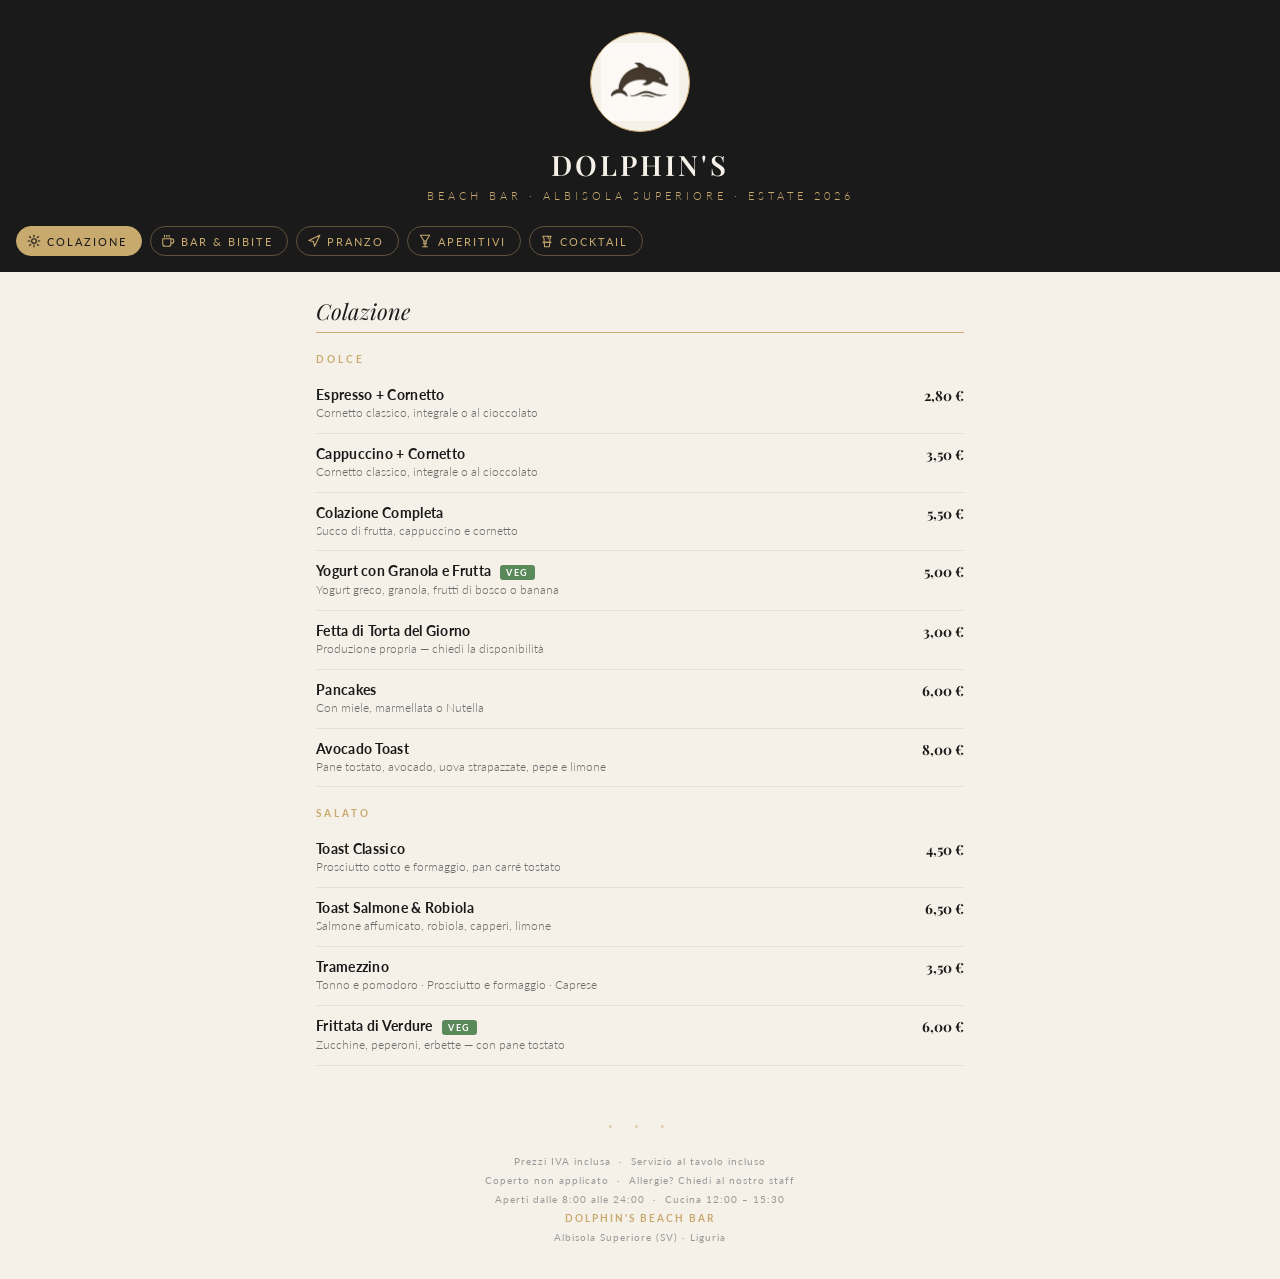
==== dolphins_menu_v3.html @ 8009c4ca "Add files via upload" ====
<!DOCTYPE html>
<html lang="it">
<head>
<meta charset="UTF-8">
<meta name="viewport" content="width=device-width, initial-scale=1.0">
<title>Dolphin's Beach Bar — Menu 2026</title>
<link href="https://fonts.googleapis.com/css2?family=Playfair+Display:ital,wght@0,400;0,600;1,400&family=Lato:wght@300;400;700&display=swap" rel="stylesheet">
<style>
* { box-sizing: border-box; margin: 0; padding: 0; }
body { background: #F5F0E8; font-family: 'Lato', sans-serif; color: #1a1a1a; }
.menu-header { background: #1a1a1a; color: #F5F0E8; text-align: center; padding: 32px 20px 24px; }
.logo-circle { width: 100px; height: 100px; border-radius: 50%; border: 1.5px solid #C8A96E; display: flex; align-items: center; justify-content: center; margin: 0 auto 14px; background: #F5F0E8; overflow: hidden; }
.logo-circle img { width: 78px; height: 78px; object-fit: contain; }
.menu-header h1 { font-family: 'Playfair Display', serif; font-size: 28px; font-weight: 600; letter-spacing: 3px; text-transform: uppercase; color: #F5F0E8; }
.tagline { font-size: 11px; letter-spacing: 4px; text-transform: uppercase; color: #C8A96E; margin-top: 6px; font-weight: 300; }
.nav-tabs { background: #1a1a1a; display: flex; overflow-x: auto; padding: 0 16px 16px; gap: 8px; scrollbar-width: none; }
.nav-tabs::-webkit-scrollbar { display: none; }
.tab-btn { flex-shrink: 0; padding: 7px 14px 7px 10px; border-radius: 20px; border: 1px solid rgba(200,169,110,0.4); background: transparent; color: #C8A96E; font-family: 'Lato', sans-serif; font-size: 11px; letter-spacing: 2px; text-transform: uppercase; cursor: pointer; transition: all 0.2s; font-weight: 400; display: flex; align-items: center; gap: 6px; }
.tab-btn.active, .tab-btn:hover { background: #C8A96E; color: #1a1a1a; border-color: #C8A96E; }
.tab-btn svg { width: 14px; height: 14px; flex-shrink: 0; }
.tab-btn.active svg, .tab-btn:hover svg { stroke: #1a1a1a; fill: none; }
.tab-btn svg { stroke: #C8A96E; fill: none; transition: stroke 0.2s; }
.section-block { display: none; padding: 0 16px 32px; max-width: 680px; margin: 0 auto; }
.section-block.active { display: block; }
.section-title { font-family: 'Playfair Display', serif; font-size: 22px; font-weight: 400; font-style: italic; color: #1a1a1a; padding: 24px 0 6px; border-bottom: 1px solid #C8A96E; margin-bottom: 4px; }
.subsection-title { font-size: 10px; letter-spacing: 3px; text-transform: uppercase; color: #C8A96E; margin: 20px 0 10px; font-weight: 700; }
.menu-item { display: flex; justify-content: space-between; align-items: flex-start; padding: 11px 0; border-bottom: 1px solid rgba(26,26,26,0.08); gap: 12px; }
.item-left { flex: 1; }
.item-name { font-size: 14px; font-weight: 700; color: #1a1a1a; margin-bottom: 2px; letter-spacing: 0.3px; }
.item-desc { font-size: 12px; color: #6b6b6b; font-weight: 300; line-height: 1.4; }
.item-price { font-size: 14px; font-weight: 700; color: #1a1a1a; white-space: nowrap; font-family: 'Playfair Display', serif; }
.badge { display: inline-block; font-size: 9px; letter-spacing: 1.5px; text-transform: uppercase; padding: 2px 6px; border-radius: 3px; margin-left: 6px; font-weight: 700; vertical-align: middle; }
.badge-new { background: #C8A96E; color: #1a1a1a; }
.badge-veg { background: #5a8a5a; color: #fff; }
.badge-hot { background: #c84a3a; color: #fff; }
.divider-wave { text-align: center; padding: 16px 0 4px; color: #C8A96E; font-size: 18px; letter-spacing: 8px; opacity: 0.5; }
.footer-note { text-align: center; font-size: 10px; color: #9a9a9a; padding: 12px 16px 32px; letter-spacing: 1px; line-height: 1.9; }
.price-note { font-size: 10px; color: #9a9a9a; text-align: right; margin-top: 4px; margin-bottom: 2px; letter-spacing: 0.5px; }
.section-intro { font-size: 11px; color: #9a9a9a; font-style: italic; padding: 8px 0 4px; letter-spacing: 0.3px; }
</style>
</head>
<body>

<div class="menu-header">
  <div class="logo-circle">
    <img src="[data-uri]" alt="Dolphin's Beach Bar">
  </div>
  <h1>Dolphin's</h1>
  <div class="tagline">Beach Bar · Albisola Superiore · Estate 2026</div>
</div>

<nav class="nav-tabs">
  <!-- Sole -->
  <button class="tab-btn active" onclick="showSection('colazione', this)">
    <svg viewBox="0 0 24 24" stroke-width="1.8" stroke-linecap="round" stroke-linejoin="round">
      <circle cx="12" cy="12" r="4"/><line x1="12" y1="2" x2="12" y2="5"/><line x1="12" y1="19" x2="12" y2="22"/>
      <line x1="4.22" y1="4.22" x2="6.34" y2="6.34"/><line x1="17.66" y1="17.66" x2="19.78" y2="19.78"/>
      <line x1="2" y1="12" x2="5" y2="12"/><line x1="19" y1="12" x2="22" y2="12"/>
      <line x1="4.22" y1="19.78" x2="6.34" y2="17.66"/><line x1="17.66" y1="6.34" x2="19.78" y2="4.22"/>
    </svg>
    Colazione
  </button>
  <!-- Tazza caffè -->
  <button class="tab-btn" onclick="showSection('bar', this)">
    <svg viewBox="0 0 24 24" stroke-width="1.8" stroke-linecap="round" stroke-linejoin="round">
      <path d="M17 8h1a4 4 0 0 1 0 8h-1"/><path d="M3 8h14v9a4 4 0 0 1-4 4H7a4 4 0 0 1-4-4Z"/>
      <line x1="6" y1="2" x2="6" y2="5"/><line x1="10" y1="2" x2="10" y2="5"/><line x1="14" y1="2" x2="14" y2="5"/>
    </svg>
    Bar & Bibite
  </button>
  <!-- Forchetta foglia -->
  <button class="tab-btn" onclick="showSection('pranzo', this)">
    <svg viewBox="0 0 24 24" stroke-width="1.8" stroke-linecap="round" stroke-linejoin="round">
      <path d="M3 11l19-9-9 19-2-8-8-2z"/>
    </svg>
    Pranzo
  </button>
  <!-- Calice -->
  <button class="tab-btn" onclick="showSection('aperitivo', this)">
    <svg viewBox="0 0 24 24" stroke-width="1.8" stroke-linecap="round" stroke-linejoin="round">
      <path d="M8 22h8"/><path d="M12 11v11"/><path d="M20 2H4l6 9.46V17l4 .01V11.46L20 2z"/>
    </svg>
    Aperitivi
  </button>
  <!-- Cocktail shaker -->
  <button class="tab-btn" onclick="showSection('cocktail', this)">
    <svg viewBox="0 0 24 24" stroke-width="1.8" stroke-linecap="round" stroke-linejoin="round">
      <path d="M8 22h8l1-8H7l1 8z"/><path d="M5 14h14"/><path d="M7 14V8l-2-4h14l-2 4v6"/>
      <line x1="14" y1="4" x2="14" y2="8"/>
    </svg>
    Cocktail
  </button>
</nav>

<!-- COLAZIONE -->
<div class="section-block active" id="sec-colazione">
  <div class="section-title">Colazione</div>
  <div class="subsection-title">Dolce</div>
  <div class="menu-item"><div class="item-left"><div class="item-name">Espresso + Cornetto</div><div class="item-desc">Cornetto classico, integrale o al cioccolato</div></div><div class="item-price">2,80 €</div></div>
  <div class="menu-item"><div class="item-left"><div class="item-name">Cappuccino + Cornetto</div><div class="item-desc">Cornetto classico, integrale o al cioccolato</div></div><div class="item-price">3,50 €</div></div>
  <div class="menu-item"><div class="item-left"><div class="item-name">Colazione Completa</div><div class="item-desc">Succo di frutta, cappuccino e cornetto</div></div><div class="item-price">5,50 €</div></div>
  <div class="menu-item"><div class="item-left"><div class="item-name">Yogurt con Granola e Frutta <span class="badge badge-veg">VEG</span></div><div class="item-desc">Yogurt greco, granola, frutti di bosco o banana</div></div><div class="item-price">5,00 €</div></div>
  <div class="menu-item"><div class="item-left"><div class="item-name">Fetta di Torta del Giorno</div><div class="item-desc">Produzione propria — chiedi la disponibilità</div></div><div class="item-price">3,00 €</div></div>
  <div class="menu-item"><div class="item-left"><div class="item-name">Pancakes</div><div class="item-desc">Con miele, marmellata o Nutella</div></div><div class="item-price">6,00 €</div></div>
  <div class="menu-item"><div class="item-left"><div class="item-name">Avocado Toast</div><div class="item-desc">Pane tostato, avocado, uova strapazzate, pepe e limone</div></div><div class="item-price">8,00 €</div></div>
  <div class="subsection-title">Salato</div>
  <div class="menu-item"><div class="item-left"><div class="item-name">Toast Classico</div><div class="item-desc">Prosciutto cotto e formaggio, pan carré tostato</div></div><div class="item-price">4,50 €</div></div>
  <div class="menu-item"><div class="item-left"><div class="item-name">Toast Salmone & Robiola</div><div class="item-desc">Salmone affumicato, robiola, capperi, limone</div></div><div class="item-price">6,50 €</div></div>
  <div class="menu-item"><div class="item-left"><div class="item-name">Tramezzino</div><div class="item-desc">Tonno e pomodoro · Prosciutto e formaggio · Caprese</div></div><div class="item-price">3,50 €</div></div>
  <div class="menu-item"><div class="item-left"><div class="item-name">Frittata di Verdure <span class="badge badge-veg">VEG</span></div><div class="item-desc">Zucchine, peperoni, erbette — con pane tostato</div></div><div class="item-price">6,00 €</div></div>
</div>

<!-- BAR & BIBITE -->
<div class="section-block" id="sec-bar">
  <div class="section-title">Bar & Bibite</div>
  <div class="subsection-title">Caffetteria</div>
  <div class="menu-item"><div class="item-left"><div class="item-name">Espresso</div></div><div class="item-price">1,50 €</div></div>
  <div class="menu-item"><div class="item-left"><div class="item-name">Caffè Macchiato</div></div><div class="item-price">1,70 €</div></div>
  <div class="menu-item"><div class="item-left"><div class="item-name">Cappuccino</div></div><div class="item-price">2,00 €</div></div>
  <div class="menu-item"><div class="item-left"><div class="item-name">Latte Macchiato</div><div class="item-desc">Caldo o freddo</div></div><div class="item-price">2,50 €</div></div>
  <div class="menu-item"><div class="item-left"><div class="item-name">Caffè Shakerato</div><div class="item-desc">Espresso ghiacciato, leggermente zuccherato</div></div><div class="item-price">2,80 €</div></div>
  <div class="menu-item"><div class="item-left"><div class="item-name">Caffè in Ghiaccio</div><div class="item-desc">Con o senza latte di mandorla</div></div><div class="item-price">2,50 €</div></div>
  <div class="menu-item"><div class="item-left"><div class="item-name">Tè Freddo / Tisana</div><div class="item-desc">Tè verde, nero, alla pesca · Camomilla, menta, frutti rossi</div></div><div class="item-price">2,50 €</div></div>
  <div class="subsection-title">Acqua & Bibite</div>
  <div class="menu-item"><div class="item-left"><div class="item-name">Acqua Minerale</div><div class="item-desc">Naturale o frizzante — 50cl / 1L</div></div><div class="item-price">1,50 / 2,50 €</div></div>
  <div class="menu-item"><div class="item-left"><div class="item-name">Bibite in Lattina</div><div class="item-desc">Coca-Cola, Fanta, Sprite, Chinotto, Gazzosa — 33cl</div></div><div class="item-price">3,00 €</div></div>
  <div class="menu-item"><div class="item-left"><div class="item-name">Bibite in Bottiglia</div><div class="item-desc">Coca-Cola, Fanta, Sprite — 50cl</div></div><div class="item-price">3,50 €</div></div>
  <div class="menu-item"><div class="item-left"><div class="item-name">Succo di Frutta</div><div class="item-desc">ACE, albicocca, pesca, ananas, pera — brick 20cl</div></div><div class="item-price">2,50 €</div></div>
  <div class="menu-item"><div class="item-left"><div class="item-name">Limonata della Casa</div><div class="item-desc">Limone fresco, zucchero di canna, menta — 40cl</div></div><div class="item-price">4,00 €</div></div>
  <div class="menu-item"><div class="item-left"><div class="item-name">Centrifugato Fresco</div><div class="item-desc">Carota, mela, zenzero — chiedi il gusto del giorno</div></div><div class="item-price">4,50 €</div></div>
  <div class="menu-item"><div class="item-left"><div class="item-name">Red Bull</div><div class="item-desc">Energy drink — 25cl</div></div><div class="item-price">4,00 €</div></div>
  <div class="subsection-title">Birra</div>
  <div class="menu-item"><div class="item-left"><div class="item-name">Birra in Bottiglia</div><div class="item-desc">Peroni / Menabrea / Heineken — 33cl</div></div><div class="item-price">4,00 €</div></div>
  <div class="menu-item"><div class="item-left"><div class="item-name">Birra Artigianale</div><div class="item-desc">Chiara / Ambrata / IPA — 33cl, selezione locale</div></div><div class="item-price">5,00 €</div></div>
  <div class="menu-item"><div class="item-left"><div class="item-name">Birra Analcolica</div><div class="item-desc">Nastro Azzurro 0.0 — 33cl</div></div><div class="item-price">3,50 €</div></div>
  <div class="subsection-title">Snack</div>
  <div class="menu-item"><div class="item-left"><div class="item-name">Patatine in Busta</div><div class="item-desc">San Carlo / Pringles — gusti assortiti</div></div><div class="item-price">2,50 €</div></div>
  <div class="menu-item"><div class="item-left"><div class="item-name">Crackers / Tarallini</div></div><div class="item-price">2,00 €</div></div>
  <div class="menu-item"><div class="item-left"><div class="item-name">Frutta Fresca di Stagione</div><div class="item-desc">Macedonia o spicchi — porzione</div></div><div class="item-price">4,00 €</div></div>
</div>

<!-- PRANZO -->
<div class="section-block" id="sec-pranzo">
  <div class="section-title">Pranzo Leggero</div>
  <div class="section-intro">Cucina attiva 12:00 – 15:30</div>
  <div class="subsection-title">Panini & Piadine</div>
  <div class="menu-item"><div class="item-left"><div class="item-name">Piadina Crudo & Squacquerone</div><div class="item-desc">Prosciutto crudo DOP, squacquerone, rucola, pomodoro</div></div><div class="item-price">8,00 €</div></div>
  <div class="menu-item"><div class="item-left"><div class="item-name">Piadina Tonno & Cipolla</div><div class="item-desc">Tonno, cipolla di Tropea, olive, lattuga, maionese</div></div><div class="item-price">7,50 €</div></div>
  <div class="menu-item"><div class="item-left"><div class="item-name">Piadina Caprese <span class="badge badge-veg">VEG</span></div><div class="item-desc">Mozzarella, pomodoro, basilico, pesto genovese</div></div><div class="item-price">7,00 €</div></div>
  <div class="menu-item"><div class="item-left"><div class="item-name">Panino del Marinaio</div><div class="item-desc">Polpo alla ligure, patate, prezzemolo, limone</div></div><div class="item-price">9,50 €</div></div>
  <div class="menu-item"><div class="item-left"><div class="item-name">Panino Speck & Brie</div><div class="item-desc">Speck, brie, miele di acacia, noce — su pane di segale</div></div><div class="item-price">7,50 €</div></div>
  <div class="menu-item"><div class="item-left"><div class="item-name">Focaccia Farcita</div><div class="item-desc">Focaccia ligure con prosciutto cotto e stracchino</div></div><div class="item-price">6,50 €</div></div>
  <div class="subsection-title">Insalate</div>
  <div class="menu-item"><div class="item-left"><div class="item-name">Insalata Nizzarda</div><div class="item-desc">Tonno, uova sode, fagiolini, olive, pomodorini, acciughe</div></div><div class="item-price">11,00 €</div></div>
  <div class="menu-item"><div class="item-left"><div class="item-name">Caesar Salad con Pollo</div><div class="item-desc">Lattuga romana, pollo, crostini, parmigiano, salsa caesar</div></div><div class="item-price">11,00 €</div></div>
  <div class="menu-item"><div class="item-left"><div class="item-name">Insalata del Mare <span class="badge badge-new">NEW</span></div><div class="item-desc">Gamberi, calamari, polpo, rucola, pomodorini, limone</div></div><div class="item-price">14,00 €</div></div>
  <div class="menu-item"><div class="item-left"><div class="item-name">Insalata di Farro <span class="badge badge-veg">VEG</span></div><div class="item-desc">Farro, zucchine grigliate, peperoni, feta, menta</div></div><div class="item-price">10,00 €</div></div>
  <div class="menu-item"><div class="item-left"><div class="item-name">Insalata Mista <span class="badge badge-veg">VEG</span></div><div class="item-desc">Verdure fresche, pomodorini, carote, cetrioli, olio e limone</div></div><div class="item-price">6,00 €</div></div>
  <div class="subsection-title">Piatti Freddi</div>
  <div class="menu-item"><div class="item-left"><div class="item-name">Carpaccio di Tonno</div><div class="item-desc">Tonno fresco, rucola, capperi, olio evo, pepe rosa</div></div><div class="item-price">13,00 €</div></div>
  <div class="menu-item"><div class="item-left"><div class="item-name">Tartare di Salmone</div><div class="item-desc">Salmone scozzese, avocado, sesamo, salsa ponzu</div></div><div class="item-price">13,00 €</div></div>
  <div class="menu-item"><div class="item-left"><div class="item-name">Tagliere Ligure</div><div class="item-desc">Salumi misti, focaccia, olive taggiasche, acciughe sott'olio</div></div><div class="item-price">13,00 €</div></div>
  <div class="menu-item"><div class="item-left"><div class="item-name">Tagliere di Formaggi <span class="badge badge-veg">VEG</span></div><div class="item-desc">Formaggi misti, miele, noci, grissini</div></div><div class="item-price">11,00 €</div></div>
  <div class="subsection-title">Fritti di Pesce</div>
  <div class="menu-item"><div class="item-left"><div class="item-name">Fritto Misto Marinara</div><div class="item-desc">Calamari, gamberi, alici — con maionese al limone</div></div><div class="item-price">14,00 €</div></div>
  <div class="menu-item"><div class="item-left"><div class="item-name">Bocconcini di Calamaro</div><div class="item-desc">In pastella leggera, con salsa tartara</div></div><div class="item-price">10,00 €</div></div>
  <div class="menu-item"><div class="item-left"><div class="item-name">Gamberoni in Tempura <span class="badge badge-hot">HOT</span></div><div class="item-desc">Con salsa agrodolce allo zenzero</div></div><div class="item-price">12,00 €</div></div>
  <div class="menu-item"><div class="item-left"><div class="item-name">Alici Fritte alla Ligure</div><div class="item-desc">Alici fresche, farina di mais, limone e prezzemolo</div></div><div class="item-price">9,00 €</div></div>
  <div class="subsection-title">Contorni</div>
  <div class="menu-item"><div class="item-left"><div class="item-name">Patatine Fritte</div></div><div class="item-price">5,00 €</div></div>
  <div class="menu-item"><div class="item-left"><div class="item-name">Insalata Mista</div></div><div class="item-price">4,00 €</div></div>
  <div class="menu-item"><div class="item-left"><div class="item-name">Pomodori con Basilico e Olio</div></div><div class="item-price">4,00 €</div></div>
</div>

<!-- APERITIVI -->
<div class="section-block" id="sec-aperitivo">
  <div class="section-title">Aperitivi</div>
  <div class="price-note">Stuzzichini della casa inclusi · Happy Hour 18:00 – 20:00</div>
  <div class="subsection-title">Spritz & Aperitivi</div>
  <div class="menu-item"><div class="item-left"><div class="item-name">Aperol Spritz</div><div class="item-desc">Aperol, Prosecco, acqua frizzante, fettina d'arancia</div></div><div class="item-price">7,00 €</div></div>
  <div class="menu-item"><div class="item-left"><div class="item-name">Campari Spritz</div><div class="item-desc">Campari, Prosecco, soda, scorza d'arancia</div></div><div class="item-price">7,00 €</div></div>
  <div class="menu-item"><div class="item-left"><div class="item-name">Hugo</div><div class="item-desc">Elderflower, Prosecco, soda, menta, lime</div></div><div class="item-price">7,50 €</div></div>
  <div class="menu-item"><div class="item-left"><div class="item-name">Negroni</div><div class="item-desc">Gin, Campari, Vermouth rosso, scorza d'arancia</div></div><div class="item-price">9,00 €</div></div>
  <div class="menu-item"><div class="item-left"><div class="item-name">Americano</div><div class="item-desc">Campari, Vermouth rosso, soda, arancia</div></div><div class="item-price">7,50 €</div></div>
  <div class="menu-item"><div class="item-left"><div class="item-name">Cynar Spritz</div><div class="item-desc">Cynar, Prosecco, soda — amaricante e dissetante</div></div><div class="item-price">7,00 €</div></div>
  <div class="menu-item"><div class="item-left"><div class="item-name">Spritz Analcolico <span class="badge badge-veg">0%</span></div><div class="item-desc">Sanbittèr o Crodino, soda, arancia, ghiaccio</div></div><div class="item-price">4,50 €</div></div>
  <div class="subsection-title">Vini & Bollicine</div>
  <div class="menu-item"><div class="item-left"><div class="item-name">Prosecco DOC</div><div class="item-desc">Calice</div></div><div class="item-price">5,00 €</div></div>
  <div class="menu-item"><div class="item-left"><div class="item-name">Vermentino Ligure</div><div class="item-desc">Bianco fresco, note agrumate — calice</div></div><div class="item-price">5,50 €</div></div>
  <div class="menu-item"><div class="item-left"><div class="item-name">Pigato della Riviera di Ponente</div><div class="item-desc">Vino bianco DOC ligure — calice</div></div><div class="item-price">5,50 €</div></div>
  <div class="menu-item"><div class="item-left"><div class="item-name">Rosé Riviera</div><div class="item-desc">Rosato fruttato — calice</div></div><div class="item-price">5,00 €</div></div>
  <div class="menu-item"><div class="item-left"><div class="item-name">Bottiglia di Vino</div><div class="item-desc">Vermentino / Pigato / Rosato — chiedi disponibilità</div></div><div class="item-price">22–28 €</div></div>
</div>

<!-- COCKTAIL -->
<div class="section-block" id="sec-cocktail">
  <div class="section-title">Cocktail</div>
  <div class="subsection-title">Signature Dolphin's</div>
  <div class="menu-item"><div class="item-left"><div class="item-name">Dolphin's Sunrise <span class="badge badge-new">NEW</span></div><div class="item-desc">Rum bianco, maracuja, ananas, lime, sciroppo cocco</div></div><div class="item-price">10,00 €</div></div>
  <div class="menu-item"><div class="item-left"><div class="item-name">Ligure Mule</div><div class="item-desc">Vodka, limone ligure, ginger beer, basilico fresco</div></div><div class="item-price">9,50 €</div></div>
  <div class="menu-item"><div class="item-left"><div class="item-name">Alba Marina</div><div class="item-desc">Gin, limoncello artigianale, tonica, rosmarino e timo</div></div><div class="item-price">10,00 €</div></div>
  <div class="menu-item"><div class="item-left"><div class="item-name">Beige Sand</div><div class="item-desc">Rum scuro, cocco, mango, lime, sciroppo alla cannella</div></div><div class="item-price">10,00 €</div></div>
  <div class="subsection-title">Classici</div>
  <div class="menu-item"><div class="item-left"><div class="item-name">Mojito</div><div class="item-desc">Rum Havana 3, lime, zucchero di canna, menta, soda</div></div><div class="item-price">9,00 €</div></div>
  <div class="menu-item"><div class="item-left"><div class="item-name">Mojito Analcolico <span class="badge badge-veg">0%</span></div><div class="item-desc">Lime, zucchero di canna, menta, soda, ghiaccio</div></div><div class="item-price">6,00 €</div></div>
  <div class="menu-item"><div class="item-left"><div class="item-name">Daiquiri alla Fragola</div><div class="item-desc">Rum bianco, fragole fresche, lime, zucchero</div></div><div class="item-price">9,00 €</div></div>
  <div class="menu-item"><div class="item-left"><div class="item-name">Piña Colada</div><div class="item-desc">Rum, crema di cocco, ananas — classica o frozen</div></div><div class="item-price">9,50 €</div></div>
  <div class="menu-item"><div class="item-left"><div class="item-name">Sex on the Beach</div><div class="item-desc">Vodka, Peach Schnapps, arancia, mirtillo rosso</div></div><div class="item-price">9,00 €</div></div>
  <div class="menu-item"><div class="item-left"><div class="item-name">Margarita</div><div class="item-desc">Tequila Blanco, Triple Sec, lime, sale marino</div></div><div class="item-price">9,50 €</div></div>
  <div class="menu-item"><div class="item-left"><div class="item-name">Tequila Sunrise</div><div class="item-desc">Tequila, succo d'arancia, sciroppo di granatina</div></div><div class="item-price">9,00 €</div></div>
  <div class="menu-item"><div class="item-left"><div class="item-name">Espresso Martini</div><div class="item-desc">Vodka, Kahlúa, espresso doppio, sciroppo di zucchero</div></div><div class="item-price">10,00 €</div></div>
  <div class="menu-item"><div class="item-left"><div class="item-name">Long Island Iced Tea</div><div class="item-desc">Vodka, Gin, Rum, Tequila, Triple Sec, cola, limone</div></div><div class="item-price">11,00 €</div></div>
  <div class="subsection-title">Shots & Digestivi</div>
  <div class="menu-item"><div class="item-left"><div class="item-name">Limoncello di Sorrento</div></div><div class="item-price">3,50 €</div></div>
  <div class="menu-item"><div class="item-left"><div class="item-name">Amaro del Capo / Montenegro / Averna</div></div><div class="item-price">4,00 €</div></div>
  <div class="menu-item"><div class="item-left"><div class="item-name">Sambuca / Grappa Ligure</div></div><div class="item-price">3,50 €</div></div>
  <div class="menu-item"><div class="item-left"><div class="item-name">Fernet Branca</div></div><div class="item-price">4,00 €</div></div>
</div>

<div class="divider-wave">· · ·</div>
<div class="footer-note">
  Prezzi IVA inclusa &nbsp;·&nbsp; Servizio al tavolo incluso<br>
  Coperto non applicato &nbsp;·&nbsp; Allergie? Chiedi al nostro staff<br>
  Aperti dalle 8:00 alle 24:00 &nbsp;·&nbsp; Cucina 12:00 – 15:30<br>
  <strong style="color:#C8A96E; letter-spacing:2px;">DOLPHIN'S BEACH BAR</strong><br>
  Albisola Superiore (SV) · Liguria
</div>

<script>
function showSection(id, btn) {
  document.querySelectorAll('.section-block').forEach(s => s.classList.remove('active'));
  document.querySelectorAll('.tab-btn').forEach(b => b.classList.remove('active'));
  document.getElementById('sec-' + id).classList.add('active');
  btn.classList.add('active');
}
</script>
</body>
</html>
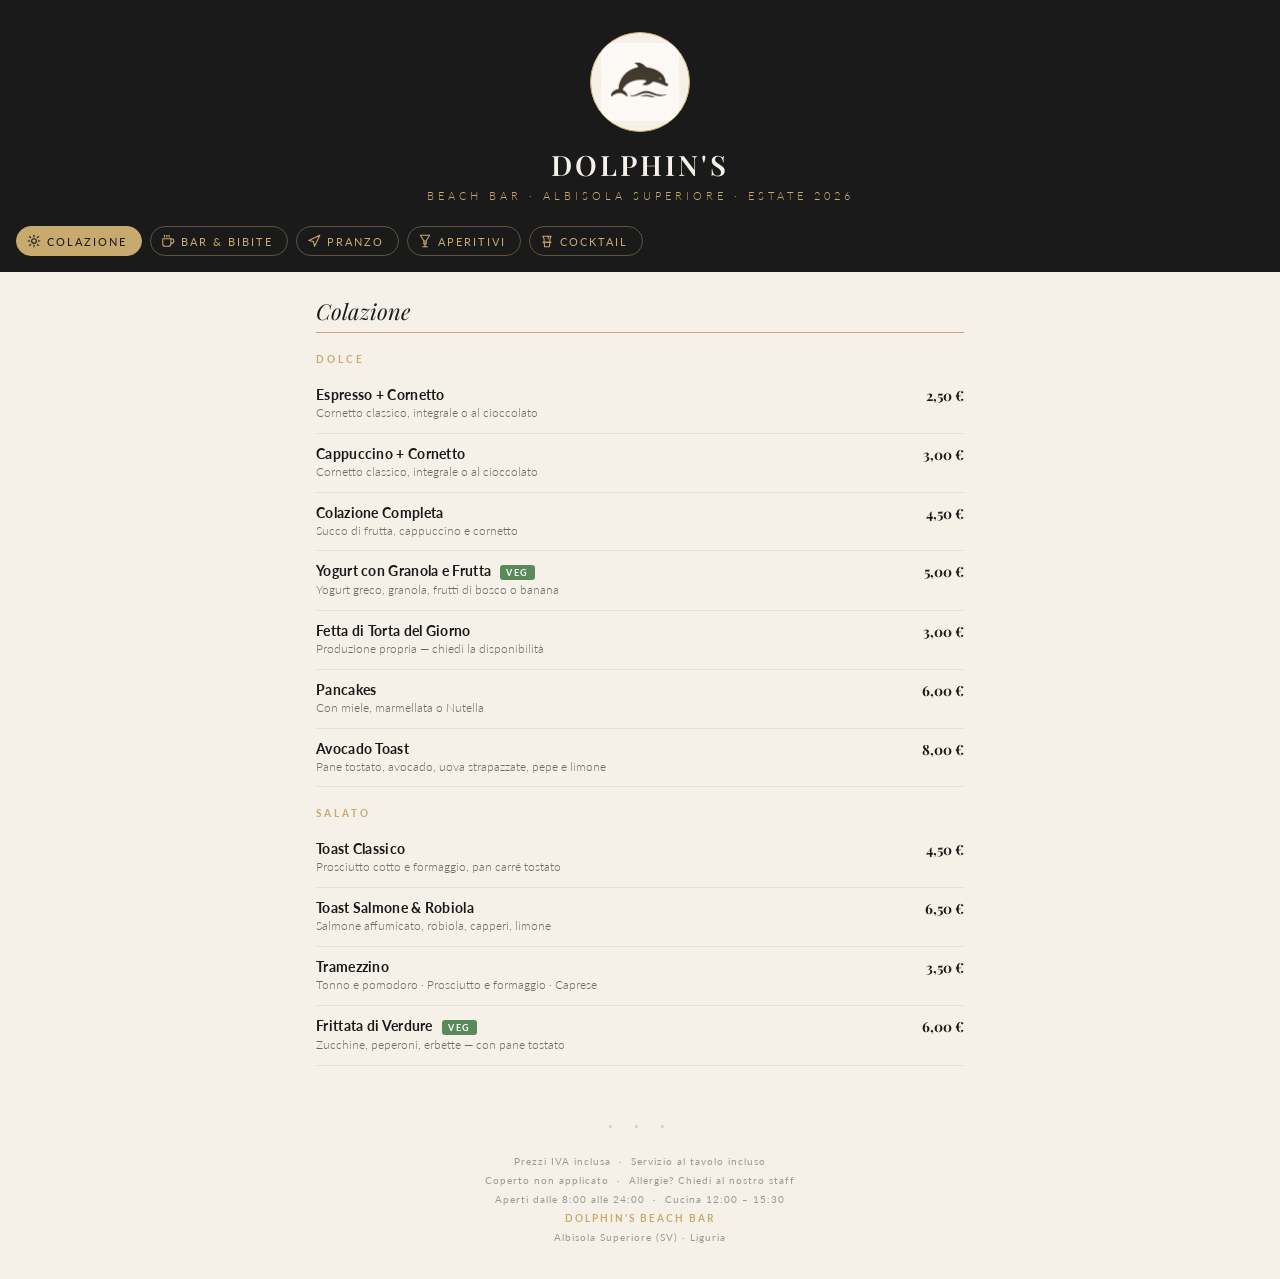
==== commit cbf701bf: "Update dolphins_menu_v3.html" ====
--- a/dolphins_menu_v3.html
+++ b/dolphins_menu_v3.html
@@ -96,9 +96,9 @@
 <div class="section-block active" id="sec-colazione">
   <div class="section-title">Colazione</div>
   <div class="subsection-title">Dolce</div>
-  <div class="menu-item"><div class="item-left"><div class="item-name">Espresso + Cornetto</div><div class="item-desc">Cornetto classico, integrale o al cioccolato</div></div><div class="item-price">2,80 €</div></div>
-  <div class="menu-item"><div class="item-left"><div class="item-name">Cappuccino + Cornetto</div><div class="item-desc">Cornetto classico, integrale o al cioccolato</div></div><div class="item-price">3,50 €</div></div>
-  <div class="menu-item"><div class="item-left"><div class="item-name">Colazione Completa</div><div class="item-desc">Succo di frutta, cappuccino e cornetto</div></div><div class="item-price">5,50 €</div></div>
+  <div class="menu-item"><div class="item-left"><div class="item-name">Espresso + Cornetto</div><div class="item-desc">Cornetto classico, integrale o al cioccolato</div></div><div class="item-price">2,50 €</div></div>
+  <div class="menu-item"><div class="item-left"><div class="item-name">Cappuccino + Cornetto</div><div class="item-desc">Cornetto classico, integrale o al cioccolato</div></div><div class="item-price">3,00 €</div></div>
+  <div class="menu-item"><div class="item-left"><div class="item-name">Colazione Completa</div><div class="item-desc">Succo di frutta, cappuccino e cornetto</div></div><div class="item-price">4,50 €</div></div>
   <div class="menu-item"><div class="item-left"><div class="item-name">Yogurt con Granola e Frutta <span class="badge badge-veg">VEG</span></div><div class="item-desc">Yogurt greco, granola, frutti di bosco o banana</div></div><div class="item-price">5,00 €</div></div>
   <div class="menu-item"><div class="item-left"><div class="item-name">Fetta di Torta del Giorno</div><div class="item-desc">Produzione propria — chiedi la disponibilità</div></div><div class="item-price">3,00 €</div></div>
   <div class="menu-item"><div class="item-left"><div class="item-name">Pancakes</div><div class="item-desc">Con miele, marmellata o Nutella</div></div><div class="item-price">6,00 €</div></div>
@@ -114,13 +114,13 @@
 <div class="section-block" id="sec-bar">
   <div class="section-title">Bar & Bibite</div>
   <div class="subsection-title">Caffetteria</div>
-  <div class="menu-item"><div class="item-left"><div class="item-name">Espresso</div></div><div class="item-price">1,50 €</div></div>
-  <div class="menu-item"><div class="item-left"><div class="item-name">Caffè Macchiato</div></div><div class="item-price">1,70 €</div></div>
-  <div class="menu-item"><div class="item-left"><div class="item-name">Cappuccino</div></div><div class="item-price">2,00 €</div></div>
-  <div class="menu-item"><div class="item-left"><div class="item-name">Latte Macchiato</div><div class="item-desc">Caldo o freddo</div></div><div class="item-price">2,50 €</div></div>
-  <div class="menu-item"><div class="item-left"><div class="item-name">Caffè Shakerato</div><div class="item-desc">Espresso ghiacciato, leggermente zuccherato</div></div><div class="item-price">2,80 €</div></div>
-  <div class="menu-item"><div class="item-left"><div class="item-name">Caffè in Ghiaccio</div><div class="item-desc">Con o senza latte di mandorla</div></div><div class="item-price">2,50 €</div></div>
-  <div class="menu-item"><div class="item-left"><div class="item-name">Tè Freddo / Tisana</div><div class="item-desc">Tè verde, nero, alla pesca · Camomilla, menta, frutti rossi</div></div><div class="item-price">2,50 €</div></div>
+  <div class="menu-item"><div class="item-left"><div class="item-name">Espresso</div></div><div class="item-price">1,20 €</div></div>
+  <div class="menu-item"><div class="item-left"><div class="item-name">Caffè Macchiato</div></div><div class="item-price">1,40 €</div></div>
+  <div class="menu-item"><div class="item-left"><div class="item-name">Cappuccino</div></div><div class="item-price">1,80 €</div></div>
+  <div class="menu-item"><div class="item-left"><div class="item-name">Latte Macchiato</div><div class="item-desc">Caldo o freddo</div></div><div class="item-price">2,20 €</div></div>
+  <div class="menu-item"><div class="item-left"><div class="item-name">Caffè Shakerato</div><div class="item-desc">Espresso ghiacciato, leggermente zuccherato</div></div><div class="item-price">2,50 €</div></div>
+  <div class="menu-item"><div class="item-left"><div class="item-name">Caffè in Ghiaccio</div><div class="item-desc">Con o senza latte di mandorla</div></div><div class="item-price">2,20 €</div></div>
+  <div class="menu-item"><div class="item-left"><div class="item-name">Tè Freddo / Tisana</div><div class="item-desc">Tè verde, nero, alla pesca · Camomilla, menta, frutti rossi</div></div><div class="item-price">2,00 €</div></div>
   <div class="subsection-title">Acqua & Bibite</div>
   <div class="menu-item"><div class="item-left"><div class="item-name">Acqua Minerale</div><div class="item-desc">Naturale o frizzante — 50cl / 1L</div></div><div class="item-price">1,50 / 2,50 €</div></div>
   <div class="menu-item"><div class="item-left"><div class="item-name">Bibite in Lattina</div><div class="item-desc">Coca-Cola, Fanta, Sprite, Chinotto, Gazzosa — 33cl</div></div><div class="item-price">3,00 €</div></div>
@@ -179,9 +179,9 @@
   <div class="subsection-title">Spritz & Aperitivi</div>
   <div class="menu-item"><div class="item-left"><div class="item-name">Aperol Spritz</div><div class="item-desc">Aperol, Prosecco, acqua frizzante, fettina d'arancia</div></div><div class="item-price">7,00 €</div></div>
   <div class="menu-item"><div class="item-left"><div class="item-name">Campari Spritz</div><div class="item-desc">Campari, Prosecco, soda, scorza d'arancia</div></div><div class="item-price">7,00 €</div></div>
-  <div class="menu-item"><div class="item-left"><div class="item-name">Hugo</div><div class="item-desc">Elderflower, Prosecco, soda, menta, lime</div></div><div class="item-price">7,50 €</div></div>
-  <div class="menu-item"><div class="item-left"><div class="item-name">Negroni</div><div class="item-desc">Gin, Campari, Vermouth rosso, scorza d'arancia</div></div><div class="item-price">9,00 €</div></div>
-  <div class="menu-item"><div class="item-left"><div class="item-name">Americano</div><div class="item-desc">Campari, Vermouth rosso, soda, arancia</div></div><div class="item-price">7,50 €</div></div>
+  <div class="menu-item"><div class="item-left"><div class="item-name">Hugo</div><div class="item-desc">Elderflower, Prosecco, soda, menta, lime</div></div><div class="item-price">7,00 €</div></div>
+  <div class="menu-item"><div class="item-left"><div class="item-name">Negroni</div><div class="item-desc">Gin, Campari, Vermouth rosso, scorza d'arancia</div></div><div class="item-price">8,00 €</div></div>
+  <div class="menu-item"><div class="item-left"><div class="item-name">Americano</div><div class="item-desc">Campari, Vermouth rosso, soda, arancia</div></div><div class="item-price">7,00 €</div></div>
   <div class="menu-item"><div class="item-left"><div class="item-name">Cynar Spritz</div><div class="item-desc">Cynar, Prosecco, soda — amaricante e dissetante</div></div><div class="item-price">7,00 €</div></div>
   <div class="menu-item"><div class="item-left"><div class="item-name">Spritz Analcolico <span class="badge badge-veg">0%</span></div><div class="item-desc">Sanbittèr o Crodino, soda, arancia, ghiaccio</div></div><div class="item-price">4,50 €</div></div>
   <div class="subsection-title">Vini & Bollicine</div>
@@ -196,20 +196,20 @@
 <div class="section-block" id="sec-cocktail">
   <div class="section-title">Cocktail</div>
   <div class="subsection-title">Signature Dolphin's</div>
-  <div class="menu-item"><div class="item-left"><div class="item-name">Dolphin's Sunrise <span class="badge badge-new">NEW</span></div><div class="item-desc">Rum bianco, maracuja, ananas, lime, sciroppo cocco</div></div><div class="item-price">10,00 €</div></div>
-  <div class="menu-item"><div class="item-left"><div class="item-name">Ligure Mule</div><div class="item-desc">Vodka, limone ligure, ginger beer, basilico fresco</div></div><div class="item-price">9,50 €</div></div>
-  <div class="menu-item"><div class="item-left"><div class="item-name">Alba Marina</div><div class="item-desc">Gin, limoncello artigianale, tonica, rosmarino e timo</div></div><div class="item-price">10,00 €</div></div>
-  <div class="menu-item"><div class="item-left"><div class="item-name">Beige Sand</div><div class="item-desc">Rum scuro, cocco, mango, lime, sciroppo alla cannella</div></div><div class="item-price">10,00 €</div></div>
+  <div class="menu-item"><div class="item-left"><div class="item-name">Dolphin's Sunrise <span class="badge badge-new">NEW</span></div><div class="item-desc">Rum bianco, maracuja, ananas, lime, sciroppo cocco</div></div><div class="item-price">8,00 €</div></div>
+  <div class="menu-item"><div class="item-left"><div class="item-name">Ligure Mule</div><div class="item-desc">Vodka, limone ligure, ginger beer, basilico fresco</div></div><div class="item-price">8,00 €</div></div>
+  <div class="menu-item"><div class="item-left"><div class="item-name">Alba Marina</div><div class="item-desc">Gin, limoncello artigianale, tonica, rosmarino e timo</div></div><div class="item-price">8,00 €</div></div>
+  <div class="menu-item"><div class="item-left"><div class="item-name">Beige Sand</div><div class="item-desc">Rum scuro, cocco, mango, lime, sciroppo alla cannella</div></div><div class="item-price">8,00 €</div></div>
   <div class="subsection-title">Classici</div>
-  <div class="menu-item"><div class="item-left"><div class="item-name">Mojito</div><div class="item-desc">Rum Havana 3, lime, zucchero di canna, menta, soda</div></div><div class="item-price">9,00 €</div></div>
+  <div class="menu-item"><div class="item-left"><div class="item-name">Mojito</div><div class="item-desc">Rum Havana 3, lime, zucchero di canna, menta, soda</div></div><div class="item-price">7,00 €</div></div>
   <div class="menu-item"><div class="item-left"><div class="item-name">Mojito Analcolico <span class="badge badge-veg">0%</span></div><div class="item-desc">Lime, zucchero di canna, menta, soda, ghiaccio</div></div><div class="item-price">6,00 €</div></div>
-  <div class="menu-item"><div class="item-left"><div class="item-name">Daiquiri alla Fragola</div><div class="item-desc">Rum bianco, fragole fresche, lime, zucchero</div></div><div class="item-price">9,00 €</div></div>
-  <div class="menu-item"><div class="item-left"><div class="item-name">Piña Colada</div><div class="item-desc">Rum, crema di cocco, ananas — classica o frozen</div></div><div class="item-price">9,50 €</div></div>
-  <div class="menu-item"><div class="item-left"><div class="item-name">Sex on the Beach</div><div class="item-desc">Vodka, Peach Schnapps, arancia, mirtillo rosso</div></div><div class="item-price">9,00 €</div></div>
-  <div class="menu-item"><div class="item-left"><div class="item-name">Margarita</div><div class="item-desc">Tequila Blanco, Triple Sec, lime, sale marino</div></div><div class="item-price">9,50 €</div></div>
-  <div class="menu-item"><div class="item-left"><div class="item-name">Tequila Sunrise</div><div class="item-desc">Tequila, succo d'arancia, sciroppo di granatina</div></div><div class="item-price">9,00 €</div></div>
-  <div class="menu-item"><div class="item-left"><div class="item-name">Espresso Martini</div><div class="item-desc">Vodka, Kahlúa, espresso doppio, sciroppo di zucchero</div></div><div class="item-price">10,00 €</div></div>
-  <div class="menu-item"><div class="item-left"><div class="item-name">Long Island Iced Tea</div><div class="item-desc">Vodka, Gin, Rum, Tequila, Triple Sec, cola, limone</div></div><div class="item-price">11,00 €</div></div>
+  <div class="menu-item"><div class="item-left"><div class="item-name">Daiquiri alla Fragola</div><div class="item-desc">Rum bianco, fragole fresche, lime, zucchero</div></div><div class="item-price">7,00 €</div></div>
+  <div class="menu-item"><div class="item-left"><div class="item-name">Piña Colada</div><div class="item-desc">Rum, crema di cocco, ananas — classica o frozen</div></div><div class="item-price">8,00 €</div></div>
+  <div class="menu-item"><div class="item-left"><div class="item-name">Sex on the Beach</div><div class="item-desc">Vodka, Peach Schnapps, arancia, mirtillo rosso</div></div><div class="item-price">7,00 €</div></div>
+  <div class="menu-item"><div class="item-left"><div class="item-name">Margarita</div><div class="item-desc">Tequila Blanco, Triple Sec, lime, sale marino</div></div><div class="item-price">8,00 €</div></div>
+  <div class="menu-item"><div class="item-left"><div class="item-name">Tequila Sunrise</div><div class="item-desc">Tequila, succo d'arancia, sciroppo di granatina</div></div><div class="item-price">7,00 €</div></div>
+  <div class="menu-item"><div class="item-left"><div class="item-name">Espresso Martini</div><div class="item-desc">Vodka, Kahlúa, espresso doppio, sciroppo di zucchero</div></div><div class="item-price">8,00 €</div></div>
+  <div class="menu-item"><div class="item-left"><div class="item-name">Long Island Iced Tea</div><div class="item-desc">Vodka, Gin, Rum, Tequila, Triple Sec, cola, limone</div></div><div class="item-price">8,00 €</div></div>
   <div class="subsection-title">Shots & Digestivi</div>
   <div class="menu-item"><div class="item-left"><div class="item-name">Limoncello di Sorrento</div></div><div class="item-price">3,50 €</div></div>
   <div class="menu-item"><div class="item-left"><div class="item-name">Amaro del Capo / Montenegro / Averna</div></div><div class="item-price">4,00 €</div></div>
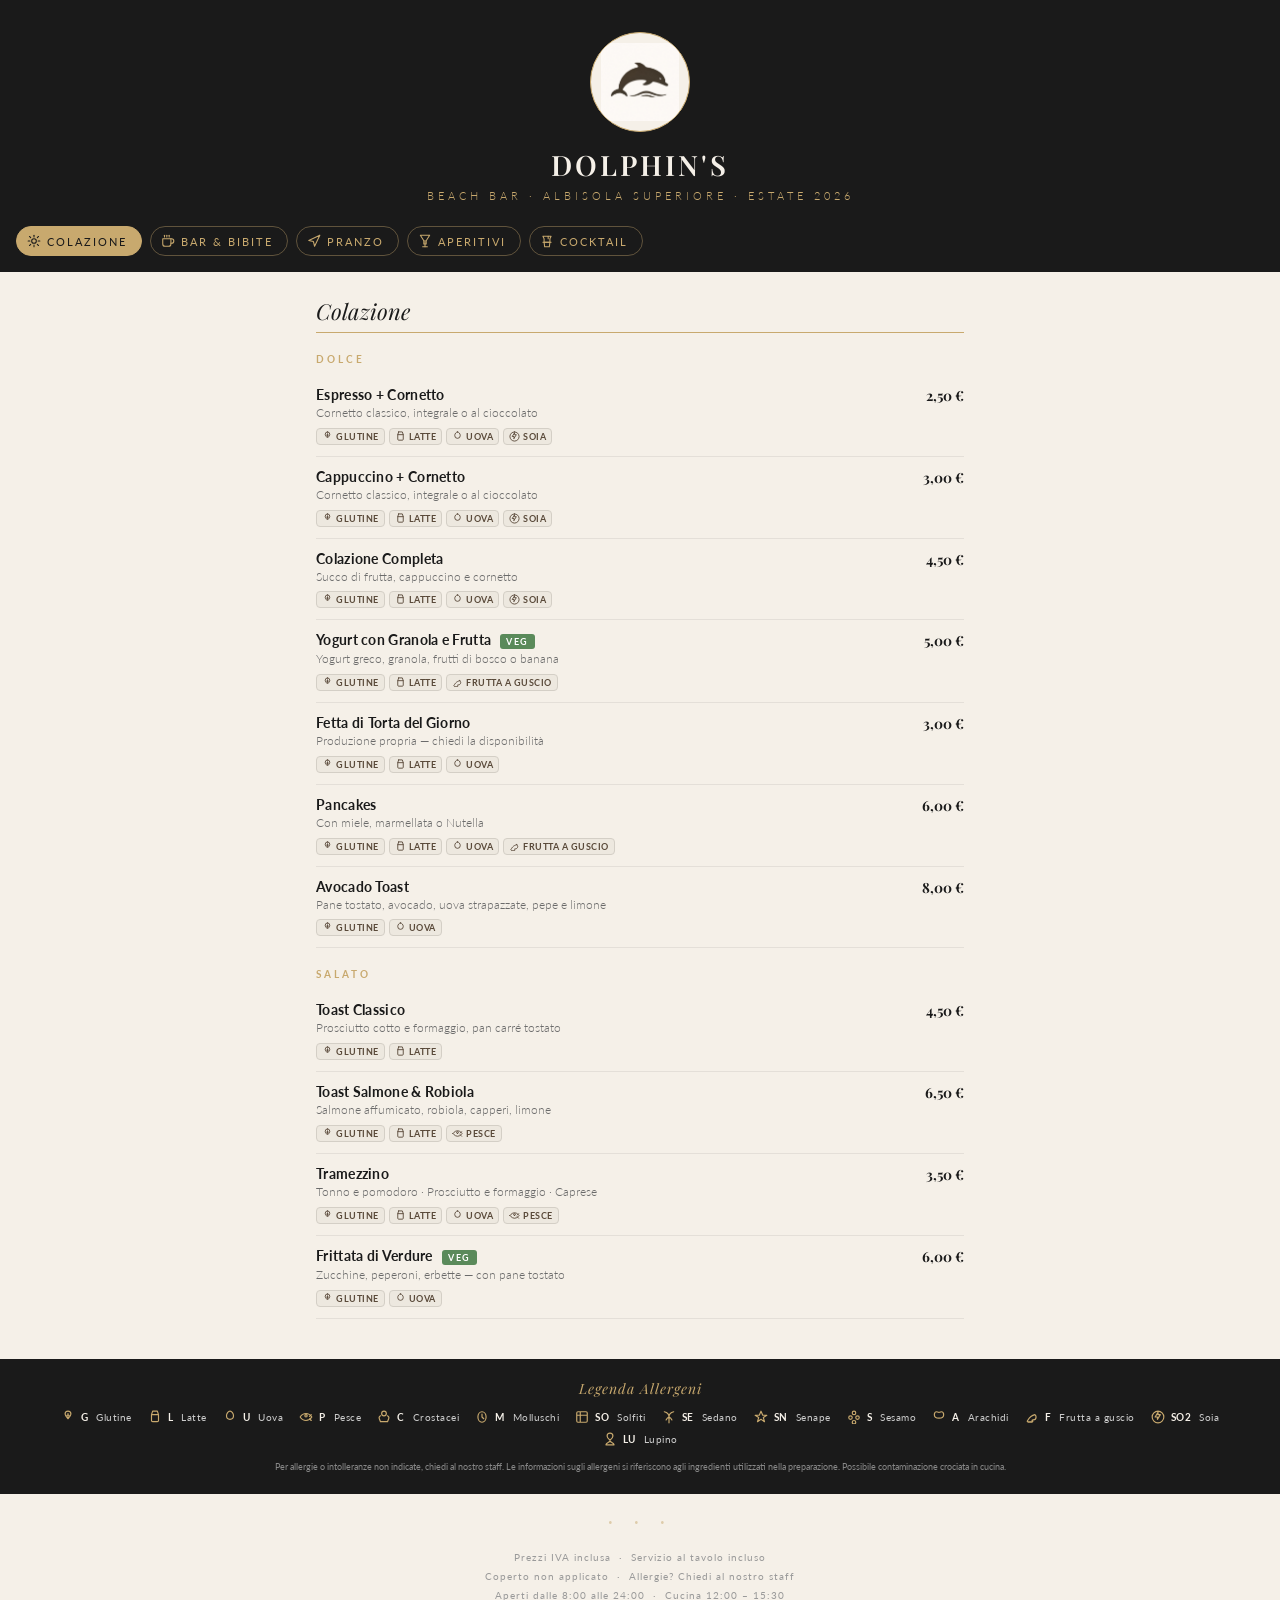
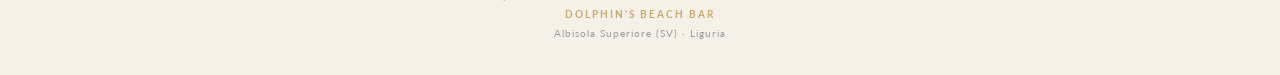
==== commit 69cf6716: "Update dolphins_menu_v3.html" ====
--- a/dolphins_menu_v3.html
+++ b/dolphins_menu_v3.html
@@ -17,9 +17,8 @@
 .nav-tabs::-webkit-scrollbar { display: none; }
 .tab-btn { flex-shrink: 0; padding: 7px 14px 7px 10px; border-radius: 20px; border: 1px solid rgba(200,169,110,0.4); background: transparent; color: #C8A96E; font-family: 'Lato', sans-serif; font-size: 11px; letter-spacing: 2px; text-transform: uppercase; cursor: pointer; transition: all 0.2s; font-weight: 400; display: flex; align-items: center; gap: 6px; }
 .tab-btn.active, .tab-btn:hover { background: #C8A96E; color: #1a1a1a; border-color: #C8A96E; }
-.tab-btn svg { width: 14px; height: 14px; flex-shrink: 0; }
-.tab-btn.active svg, .tab-btn:hover svg { stroke: #1a1a1a; fill: none; }
-.tab-btn svg { stroke: #C8A96E; fill: none; transition: stroke 0.2s; }
+.tab-btn svg { width: 14px; height: 14px; flex-shrink: 0; stroke: #C8A96E; fill: none; transition: stroke 0.2s; }
+.tab-btn.active svg, .tab-btn:hover svg { stroke: #1a1a1a; }
 .section-block { display: none; padding: 0 16px 32px; max-width: 680px; margin: 0 auto; }
 .section-block.active { display: block; }
 .section-title { font-family: 'Playfair Display', serif; font-size: 22px; font-weight: 400; font-style: italic; color: #1a1a1a; padding: 24px 0 6px; border-bottom: 1px solid #C8A96E; margin-bottom: 4px; }
@@ -33,6 +32,19 @@
 .badge-new { background: #C8A96E; color: #1a1a1a; }
 .badge-veg { background: #5a8a5a; color: #fff; }
 .badge-hot { background: #c84a3a; color: #fff; }
+
+/* ALLERGENI */
+.allergens { display: flex; flex-wrap: wrap; gap: 4px; margin-top: 6px; }
+.al { display: inline-flex; align-items: center; gap: 3px; background: #ede8df; border: 1px solid #d4cfc6; border-radius: 4px; padding: 2px 5px; font-size: 9px; font-weight: 700; color: #5a4a3a; letter-spacing: 0.5px; text-transform: uppercase; }
+.al svg { width: 11px; height: 11px; flex-shrink: 0; }
+.allergen-legend { background: #1a1a1a; color: #F5F0E8; padding: 20px 16px; margin-top: 8px; }
+.allergen-legend { text-align: center; }
+.allergen-legend h3 { font-family: 'Playfair Display', serif; font-size: 14px; font-weight: 400; font-style: italic; color: #C8A96E; margin-bottom: 12px; letter-spacing: 1px; }
+.legend-grid { display: flex; flex-wrap: wrap; justify-content: center; gap: 8px 16px; }
+.legend-item { display: flex; align-items: center; gap: 6px; font-size: 10px; color: #ccc; letter-spacing: 0.5px; white-space: nowrap; }
+.legend-item svg { width: 14px; height: 14px; flex-shrink: 0; }
+.legend-item span { font-weight: 700; color: #F5F0E8; margin-right: 2px; }
+
 .divider-wave { text-align: center; padding: 16px 0 4px; color: #C8A96E; font-size: 18px; letter-spacing: 8px; opacity: 0.5; }
 .footer-note { text-align: center; font-size: 10px; color: #9a9a9a; padding: 12px 16px 32px; letter-spacing: 1px; line-height: 1.9; }
 .price-note { font-size: 10px; color: #9a9a9a; text-align: right; margin-top: 4px; margin-bottom: 2px; letter-spacing: 0.5px; }
@@ -50,64 +62,90 @@
 </div>
 
 <nav class="nav-tabs">
-  <!-- Sole -->
   <button class="tab-btn active" onclick="showSection('colazione', this)">
-    <svg viewBox="0 0 24 24" stroke-width="1.8" stroke-linecap="round" stroke-linejoin="round">
-      <circle cx="12" cy="12" r="4"/><line x1="12" y1="2" x2="12" y2="5"/><line x1="12" y1="19" x2="12" y2="22"/>
-      <line x1="4.22" y1="4.22" x2="6.34" y2="6.34"/><line x1="17.66" y1="17.66" x2="19.78" y2="19.78"/>
-      <line x1="2" y1="12" x2="5" y2="12"/><line x1="19" y1="12" x2="22" y2="12"/>
-      <line x1="4.22" y1="19.78" x2="6.34" y2="17.66"/><line x1="17.66" y1="6.34" x2="19.78" y2="4.22"/>
-    </svg>
+    <svg viewBox="0 0 24 24" stroke-width="1.8" stroke-linecap="round" stroke-linejoin="round"><circle cx="12" cy="12" r="4"/><line x1="12" y1="2" x2="12" y2="5"/><line x1="12" y1="19" x2="12" y2="22"/><line x1="4.22" y1="4.22" x2="6.34" y2="6.34"/><line x1="17.66" y1="17.66" x2="19.78" y2="19.78"/><line x1="2" y1="12" x2="5" y2="12"/><line x1="19" y1="12" x2="22" y2="12"/><line x1="4.22" y1="19.78" x2="6.34" y2="17.66"/><line x1="17.66" y1="6.34" x2="19.78" y2="4.22"/></svg>
     Colazione
   </button>
-  <!-- Tazza caffè -->
   <button class="tab-btn" onclick="showSection('bar', this)">
-    <svg viewBox="0 0 24 24" stroke-width="1.8" stroke-linecap="round" stroke-linejoin="round">
-      <path d="M17 8h1a4 4 0 0 1 0 8h-1"/><path d="M3 8h14v9a4 4 0 0 1-4 4H7a4 4 0 0 1-4-4Z"/>
-      <line x1="6" y1="2" x2="6" y2="5"/><line x1="10" y1="2" x2="10" y2="5"/><line x1="14" y1="2" x2="14" y2="5"/>
-    </svg>
+    <svg viewBox="0 0 24 24" stroke-width="1.8" stroke-linecap="round" stroke-linejoin="round"><path d="M17 8h1a4 4 0 0 1 0 8h-1"/><path d="M3 8h14v9a4 4 0 0 1-4 4H7a4 4 0 0 1-4-4Z"/><line x1="6" y1="2" x2="6" y2="5"/><line x1="10" y1="2" x2="10" y2="5"/><line x1="14" y1="2" x2="14" y2="5"/></svg>
     Bar & Bibite
   </button>
-  <!-- Forchetta foglia -->
   <button class="tab-btn" onclick="showSection('pranzo', this)">
-    <svg viewBox="0 0 24 24" stroke-width="1.8" stroke-linecap="round" stroke-linejoin="round">
-      <path d="M3 11l19-9-9 19-2-8-8-2z"/>
-    </svg>
+    <svg viewBox="0 0 24 24" stroke-width="1.8" stroke-linecap="round" stroke-linejoin="round"><path d="M3 11l19-9-9 19-2-8-8-2z"/></svg>
     Pranzo
   </button>
-  <!-- Calice -->
   <button class="tab-btn" onclick="showSection('aperitivo', this)">
-    <svg viewBox="0 0 24 24" stroke-width="1.8" stroke-linecap="round" stroke-linejoin="round">
-      <path d="M8 22h8"/><path d="M12 11v11"/><path d="M20 2H4l6 9.46V17l4 .01V11.46L20 2z"/>
-    </svg>
+    <svg viewBox="0 0 24 24" stroke-width="1.8" stroke-linecap="round" stroke-linejoin="round"><path d="M8 22h8"/><path d="M12 11v11"/><path d="M20 2H4l6 9.46V17l4 .01V11.46L20 2z"/></svg>
     Aperitivi
   </button>
-  <!-- Cocktail shaker -->
   <button class="tab-btn" onclick="showSection('cocktail', this)">
-    <svg viewBox="0 0 24 24" stroke-width="1.8" stroke-linecap="round" stroke-linejoin="round">
-      <path d="M8 22h8l1-8H7l1 8z"/><path d="M5 14h14"/><path d="M7 14V8l-2-4h14l-2 4v6"/>
-      <line x1="14" y1="4" x2="14" y2="8"/>
-    </svg>
+    <svg viewBox="0 0 24 24" stroke-width="1.8" stroke-linecap="round" stroke-linejoin="round"><path d="M8 22h8l1-8H7l1 8z"/><path d="M5 14h14"/><path d="M7 14V8l-2-4h14l-2 4v6"/><line x1="14" y1="4" x2="14" y2="8"/></svg>
     Cocktail
   </button>
 </nav>
+
+<!-- SVG ALLERGENI - definizioni inline riusabili -->
+<!-- G=Glutine, L=Latte, U=Uova, P=Pesce, C=Crostacei, M=Molluschi, SO=Solfiti, SE=Sedano, SE2=Senape, S=Sesamo, A=Arachidi, F=Frutta a guscio, SO2=Soia, LU=Lupino -->
+
+<script>
+// Mappa SVG allergeni
+const AL = {
+  G:  { label:'Glutine',         path:'M12 2a5 5 0 0 1 5 5c0 3-2 5-5 8-3-3-5-5-5-8a5 5 0 0 1 5-5zm0 4v6m-2-3h4' },
+  L:  { label:'Latte',           path:'M8 2h8l2 6H6L8 2zM6 8v10a2 2 0 0 0 2 2h8a2 2 0 0 0 2-2V8' },
+  U:  { label:'Uova',            path:'M12 2C9 2 6 6 6 10a6 6 0 0 0 12 0C18 6 15 2 12 2z' },
+  P:  { label:'Pesce',           path:'M2 12s4-6 10-6 10 6 10 6-4 6-10 6S2 12 2 12zm10 0a2 2 0 1 0 0-4 2 2 0 0 0 0 4zm6-1 3-3m-3 7 3 3' },
+  C:  { label:'Crostacei',       path:'M12 2c-2 0-4 2-4 4s2 4 4 4 4-2 4-4-2-4-4-4zm-6 8c-2 1-3 3-2 5l2 5h12l2-5c1-2 0-4-2-5' },
+  M:  { label:'Molluschi',       path:'M12 3C8 3 5 7 5 12s3 9 7 9 7-4 7-9-3-9-7-9zm0 4v5l3 3' },
+  SO: { label:'Solfiti',         path:'M9 3H5a2 2 0 0 0-2 2v4m6-6h10a2 2 0 0 1 2 2v4M9 3v18m0 0h10a2 2 0 0 0 2-2V9M9 21H5a2 2 0 0 1-2-2V9m0 0h18' },
+  SE: { label:'Sedano',          path:'M12 22V12m0 0C12 7 8 4 4 3m8 9c0-5 4-8 8-9M7 17c1-2 3-4 5-5m0 0c2 1 4 3 5 5' },
+  SN: { label:'Senape',          path:'M12 2l3 7h7l-6 4 2 7-6-4-6 4 2-7-6-4h7z' },
+  S:  { label:'Sesamo',          path:'M12 2a3 3 0 1 0 0 6 3 3 0 0 0 0-6zm-6 8a3 3 0 1 0 0 6 3 3 0 0 0 0-6zm12 0a3 3 0 1 0 0 6 3 3 0 0 0 0-6zm-6 8a3 3 0 1 0 0 6 3 3 0 0 0 0-6z' },
+  A:  { label:'Arachidi',        path:'M8 3C6 3 4 5 4 8c0 4 4 6 8 6s8-2 8-6c0-3-2-5-4-5-1 0-2 1-4 1s-3-1-4-1z' },
+  F:  { label:'Frutta a guscio', path:'M17 8C8 10 5.9 16.17 3.82 19.34L5.71 21l1-1 1 1 1-1 1 1 1-1 1 1 1.71-1.71C10.93 18 12 17 14 17c3 0 5-2 5-5 0-1-.5-2.5-2-4z' },
+  SO2:{ label:'Soia',            path:'M12 2C6.5 2 2 6.5 2 12s4.5 10 10 10 10-4.5 10-10S17.5 2 12 2zm-1 14v-4H7l5-8v4h4l-5 8z' },
+  LU: { label:'Lupino',          path:'M12 2C9 2 7 4 7 7s2 5 5 7c3-2 5-4 5-7s-2-5-5-5zm0 14c-3 2-7 3-7 6h14c0-3-4-4-7-6z' },
+};
+
+function allergen(...keys) {
+  return keys.map(k => {
+    const a = AL[k];
+    return `<span class="al" title="${a.label}">
+      <svg viewBox="0 0 24 24" fill="none" stroke="currentColor" stroke-width="2" stroke-linecap="round" stroke-linejoin="round"><path d="${a.path}"/></svg>
+      ${a.label}
+    </span>`;
+  }).join('');
+}
+
+function renderAllergens(el, ...keys) {
+  el.innerHTML = `<div class="allergens">${allergen(...keys)}</div>`;
+}
+
+document.addEventListener('DOMContentLoaded', () => {
+  document.querySelectorAll('[data-al]').forEach(el => {
+    const keys = el.dataset.al.split(',');
+    el.innerHTML = `<div class="allergens">${allergen(...keys)}</div>`;
+  });
+});
+</script>
 
 <!-- COLAZIONE -->
 <div class="section-block active" id="sec-colazione">
   <div class="section-title">Colazione</div>
   <div class="subsection-title">Dolce</div>
-  <div class="menu-item"><div class="item-left"><div class="item-name">Espresso + Cornetto</div><div class="item-desc">Cornetto classico, integrale o al cioccolato</div></div><div class="item-price">2,50 €</div></div>
-  <div class="menu-item"><div class="item-left"><div class="item-name">Cappuccino + Cornetto</div><div class="item-desc">Cornetto classico, integrale o al cioccolato</div></div><div class="item-price">3,00 €</div></div>
-  <div class="menu-item"><div class="item-left"><div class="item-name">Colazione Completa</div><div class="item-desc">Succo di frutta, cappuccino e cornetto</div></div><div class="item-price">4,50 €</div></div>
-  <div class="menu-item"><div class="item-left"><div class="item-name">Yogurt con Granola e Frutta <span class="badge badge-veg">VEG</span></div><div class="item-desc">Yogurt greco, granola, frutti di bosco o banana</div></div><div class="item-price">5,00 €</div></div>
-  <div class="menu-item"><div class="item-left"><div class="item-name">Fetta di Torta del Giorno</div><div class="item-desc">Produzione propria — chiedi la disponibilità</div></div><div class="item-price">3,00 €</div></div>
-  <div class="menu-item"><div class="item-left"><div class="item-name">Pancakes</div><div class="item-desc">Con miele, marmellata o Nutella</div></div><div class="item-price">6,00 €</div></div>
-  <div class="menu-item"><div class="item-left"><div class="item-name">Avocado Toast</div><div class="item-desc">Pane tostato, avocado, uova strapazzate, pepe e limone</div></div><div class="item-price">8,00 €</div></div>
+
+  <div class="menu-item"><div class="item-left"><div class="item-name">Espresso + Cornetto</div><div class="item-desc">Cornetto classico, integrale o al cioccolato</div><div data-al="G,L,U,SO2"></div></div><div class="item-price">2,50 €</div></div>
+  <div class="menu-item"><div class="item-left"><div class="item-name">Cappuccino + Cornetto</div><div class="item-desc">Cornetto classico, integrale o al cioccolato</div><div data-al="G,L,U,SO2"></div></div><div class="item-price">3,00 €</div></div>
+  <div class="menu-item"><div class="item-left"><div class="item-name">Colazione Completa</div><div class="item-desc">Succo di frutta, cappuccino e cornetto</div><div data-al="G,L,U,SO2"></div></div><div class="item-price">4,50 €</div></div>
+  <div class="menu-item"><div class="item-left"><div class="item-name">Yogurt con Granola e Frutta <span class="badge badge-veg">VEG</span></div><div class="item-desc">Yogurt greco, granola, frutti di bosco o banana</div><div data-al="G,L,F"></div></div><div class="item-price">5,00 €</div></div>
+  <div class="menu-item"><div class="item-left"><div class="item-name">Fetta di Torta del Giorno</div><div class="item-desc">Produzione propria — chiedi la disponibilità</div><div data-al="G,L,U"></div></div><div class="item-price">3,00 €</div></div>
+  <div class="menu-item"><div class="item-left"><div class="item-name">Pancakes</div><div class="item-desc">Con miele, marmellata o Nutella</div><div data-al="G,L,U,F"></div></div><div class="item-price">6,00 €</div></div>
+  <div class="menu-item"><div class="item-left"><div class="item-name">Avocado Toast</div><div class="item-desc">Pane tostato, avocado, uova strapazzate, pepe e limone</div><div data-al="G,U"></div></div><div class="item-price">8,00 €</div></div>
+
   <div class="subsection-title">Salato</div>
-  <div class="menu-item"><div class="item-left"><div class="item-name">Toast Classico</div><div class="item-desc">Prosciutto cotto e formaggio, pan carré tostato</div></div><div class="item-price">4,50 €</div></div>
-  <div class="menu-item"><div class="item-left"><div class="item-name">Toast Salmone & Robiola</div><div class="item-desc">Salmone affumicato, robiola, capperi, limone</div></div><div class="item-price">6,50 €</div></div>
-  <div class="menu-item"><div class="item-left"><div class="item-name">Tramezzino</div><div class="item-desc">Tonno e pomodoro · Prosciutto e formaggio · Caprese</div></div><div class="item-price">3,50 €</div></div>
-  <div class="menu-item"><div class="item-left"><div class="item-name">Frittata di Verdure <span class="badge badge-veg">VEG</span></div><div class="item-desc">Zucchine, peperoni, erbette — con pane tostato</div></div><div class="item-price">6,00 €</div></div>
+  <div class="menu-item"><div class="item-left"><div class="item-name">Toast Classico</div><div class="item-desc">Prosciutto cotto e formaggio, pan carré tostato</div><div data-al="G,L"></div></div><div class="item-price">4,50 €</div></div>
+  <div class="menu-item"><div class="item-left"><div class="item-name">Toast Salmone & Robiola</div><div class="item-desc">Salmone affumicato, robiola, capperi, limone</div><div data-al="G,L,P"></div></div><div class="item-price">6,50 €</div></div>
+  <div class="menu-item"><div class="item-left"><div class="item-name">Tramezzino</div><div class="item-desc">Tonno e pomodoro · Prosciutto e formaggio · Caprese</div><div data-al="G,L,U,P"></div></div><div class="item-price">3,50 €</div></div>
+  <div class="menu-item"><div class="item-left"><div class="item-name">Frittata di Verdure <span class="badge badge-veg">VEG</span></div><div class="item-desc">Zucchine, peperoni, erbette — con pane tostato</div><div data-al="G,U"></div></div><div class="item-price">6,00 €</div></div>
 </div>
 
 <!-- BAR & BIBITE -->
@@ -115,12 +153,13 @@
   <div class="section-title">Bar & Bibite</div>
   <div class="subsection-title">Caffetteria</div>
   <div class="menu-item"><div class="item-left"><div class="item-name">Espresso</div></div><div class="item-price">1,20 €</div></div>
-  <div class="menu-item"><div class="item-left"><div class="item-name">Caffè Macchiato</div></div><div class="item-price">1,40 €</div></div>
-  <div class="menu-item"><div class="item-left"><div class="item-name">Cappuccino</div></div><div class="item-price">1,80 €</div></div>
-  <div class="menu-item"><div class="item-left"><div class="item-name">Latte Macchiato</div><div class="item-desc">Caldo o freddo</div></div><div class="item-price">2,20 €</div></div>
+  <div class="menu-item"><div class="item-left"><div class="item-name">Caffè Macchiato</div><div data-al="L"></div></div><div class="item-price">1,40 €</div></div>
+  <div class="menu-item"><div class="item-left"><div class="item-name">Cappuccino</div><div data-al="L"></div></div><div class="item-price">1,80 €</div></div>
+  <div class="menu-item"><div class="item-left"><div class="item-name">Latte Macchiato</div><div class="item-desc">Caldo o freddo</div><div data-al="L"></div></div><div class="item-price">2,20 €</div></div>
   <div class="menu-item"><div class="item-left"><div class="item-name">Caffè Shakerato</div><div class="item-desc">Espresso ghiacciato, leggermente zuccherato</div></div><div class="item-price">2,50 €</div></div>
-  <div class="menu-item"><div class="item-left"><div class="item-name">Caffè in Ghiaccio</div><div class="item-desc">Con o senza latte di mandorla</div></div><div class="item-price">2,20 €</div></div>
+  <div class="menu-item"><div class="item-left"><div class="item-name">Caffè in Ghiaccio</div><div class="item-desc">Con o senza latte di mandorla</div><div data-al="F"></div></div><div class="item-price">2,20 €</div></div>
   <div class="menu-item"><div class="item-left"><div class="item-name">Tè Freddo / Tisana</div><div class="item-desc">Tè verde, nero, alla pesca · Camomilla, menta, frutti rossi</div></div><div class="item-price">2,00 €</div></div>
+
   <div class="subsection-title">Acqua & Bibite</div>
   <div class="menu-item"><div class="item-left"><div class="item-name">Acqua Minerale</div><div class="item-desc">Naturale o frizzante — 50cl / 1L</div></div><div class="item-price">1,50 / 2,50 €</div></div>
   <div class="menu-item"><div class="item-left"><div class="item-name">Bibite in Lattina</div><div class="item-desc">Coca-Cola, Fanta, Sprite, Chinotto, Gazzosa — 33cl</div></div><div class="item-price">3,00 €</div></div>
@@ -129,13 +168,15 @@
   <div class="menu-item"><div class="item-left"><div class="item-name">Limonata della Casa</div><div class="item-desc">Limone fresco, zucchero di canna, menta — 40cl</div></div><div class="item-price">4,00 €</div></div>
   <div class="menu-item"><div class="item-left"><div class="item-name">Centrifugato Fresco</div><div class="item-desc">Carota, mela, zenzero — chiedi il gusto del giorno</div></div><div class="item-price">4,50 €</div></div>
   <div class="menu-item"><div class="item-left"><div class="item-name">Red Bull</div><div class="item-desc">Energy drink — 25cl</div></div><div class="item-price">4,00 €</div></div>
+
   <div class="subsection-title">Birra</div>
-  <div class="menu-item"><div class="item-left"><div class="item-name">Birra in Bottiglia</div><div class="item-desc">Peroni / Menabrea / Heineken — 33cl</div></div><div class="item-price">4,00 €</div></div>
-  <div class="menu-item"><div class="item-left"><div class="item-name">Birra Artigianale</div><div class="item-desc">Chiara / Ambrata / IPA — 33cl, selezione locale</div></div><div class="item-price">5,00 €</div></div>
-  <div class="menu-item"><div class="item-left"><div class="item-name">Birra Analcolica</div><div class="item-desc">Nastro Azzurro 0.0 — 33cl</div></div><div class="item-price">3,50 €</div></div>
+  <div class="menu-item"><div class="item-left"><div class="item-name">Birra in Bottiglia</div><div class="item-desc">Peroni / Menabrea / Heineken — 33cl</div><div data-al="G"></div></div><div class="item-price">4,00 €</div></div>
+  <div class="menu-item"><div class="item-left"><div class="item-name">Birra Artigianale</div><div class="item-desc">Chiara / Ambrata / IPA — 33cl, selezione locale</div><div data-al="G"></div></div><div class="item-price">5,00 €</div></div>
+  <div class="menu-item"><div class="item-left"><div class="item-name">Birra Analcolica</div><div class="item-desc">Nastro Azzurro 0.0 — 33cl</div><div data-al="G"></div></div><div class="item-price">3,50 €</div></div>
+
   <div class="subsection-title">Snack</div>
-  <div class="menu-item"><div class="item-left"><div class="item-name">Patatine in Busta</div><div class="item-desc">San Carlo / Pringles — gusti assortiti</div></div><div class="item-price">2,50 €</div></div>
-  <div class="menu-item"><div class="item-left"><div class="item-name">Crackers / Tarallini</div></div><div class="item-price">2,00 €</div></div>
+  <div class="menu-item"><div class="item-left"><div class="item-name">Patatine in Busta</div><div class="item-desc">San Carlo / Pringles — gusti assortiti</div><div data-al="G,L"></div></div><div class="item-price">2,50 €</div></div>
+  <div class="menu-item"><div class="item-left"><div class="item-name">Crackers / Tarallini</div><div data-al="G"></div></div><div class="item-price">2,00 €</div></div>
   <div class="menu-item"><div class="item-left"><div class="item-name">Frutta Fresca di Stagione</div><div class="item-desc">Macedonia o spicchi — porzione</div></div><div class="item-price">4,00 €</div></div>
 </div>
 
@@ -143,29 +184,34 @@
 <div class="section-block" id="sec-pranzo">
   <div class="section-title">Pranzo Leggero</div>
   <div class="section-intro">Cucina attiva 12:00 – 15:30</div>
+
   <div class="subsection-title">Panini & Piadine</div>
-  <div class="menu-item"><div class="item-left"><div class="item-name">Piadina Crudo & Squacquerone</div><div class="item-desc">Prosciutto crudo DOP, squacquerone, rucola, pomodoro</div></div><div class="item-price">8,00 €</div></div>
-  <div class="menu-item"><div class="item-left"><div class="item-name">Piadina Tonno & Cipolla</div><div class="item-desc">Tonno, cipolla di Tropea, olive, lattuga, maionese</div></div><div class="item-price">7,50 €</div></div>
-  <div class="menu-item"><div class="item-left"><div class="item-name">Piadina Caprese <span class="badge badge-veg">VEG</span></div><div class="item-desc">Mozzarella, pomodoro, basilico, pesto genovese</div></div><div class="item-price">7,00 €</div></div>
-  <div class="menu-item"><div class="item-left"><div class="item-name">Panino del Marinaio</div><div class="item-desc">Polpo alla ligure, patate, prezzemolo, limone</div></div><div class="item-price">9,50 €</div></div>
-  <div class="menu-item"><div class="item-left"><div class="item-name">Panino Speck & Brie</div><div class="item-desc">Speck, brie, miele di acacia, noce — su pane di segale</div></div><div class="item-price">7,50 €</div></div>
-  <div class="menu-item"><div class="item-left"><div class="item-name">Focaccia Farcita</div><div class="item-desc">Focaccia ligure con prosciutto cotto e stracchino</div></div><div class="item-price">6,50 €</div></div>
+  <div class="menu-item"><div class="item-left"><div class="item-name">Piadina Crudo & Squacquerone</div><div class="item-desc">Prosciutto crudo DOP, squacquerone, rucola, pomodoro</div><div data-al="G,L"></div></div><div class="item-price">8,00 €</div></div>
+  <div class="menu-item"><div class="item-left"><div class="item-name">Piadina Tonno & Cipolla</div><div class="item-desc">Tonno, cipolla di Tropea, olive, lattuga, maionese</div><div data-al="G,P,U"></div></div><div class="item-price">7,50 €</div></div>
+  <div class="menu-item"><div class="item-left"><div class="item-name">Piadina Caprese <span class="badge badge-veg">VEG</span></div><div class="item-desc">Mozzarella, pomodoro, basilico, pesto genovese</div><div data-al="G,L,F"></div></div><div class="item-price">7,00 €</div></div>
+  <div class="menu-item"><div class="item-left"><div class="item-name">Panino del Marinaio</div><div class="item-desc">Polpo alla ligure, patate, prezzemolo, limone</div><div data-al="G,M"></div></div><div class="item-price">9,50 €</div></div>
+  <div class="menu-item"><div class="item-left"><div class="item-name">Panino Speck & Brie</div><div class="item-desc">Speck, brie, miele di acacia, noce — su pane di segale</div><div data-al="G,L,F"></div></div><div class="item-price">7,50 €</div></div>
+  <div class="menu-item"><div class="item-left"><div class="item-name">Focaccia Farcita</div><div class="item-desc">Focaccia ligure con prosciutto cotto e stracchino</div><div data-al="G,L"></div></div><div class="item-price">6,50 €</div></div>
+
   <div class="subsection-title">Insalate</div>
-  <div class="menu-item"><div class="item-left"><div class="item-name">Insalata Nizzarda</div><div class="item-desc">Tonno, uova sode, fagiolini, olive, pomodorini, acciughe</div></div><div class="item-price">11,00 €</div></div>
-  <div class="menu-item"><div class="item-left"><div class="item-name">Caesar Salad con Pollo</div><div class="item-desc">Lattuga romana, pollo, crostini, parmigiano, salsa caesar</div></div><div class="item-price">11,00 €</div></div>
-  <div class="menu-item"><div class="item-left"><div class="item-name">Insalata del Mare <span class="badge badge-new">NEW</span></div><div class="item-desc">Gamberi, calamari, polpo, rucola, pomodorini, limone</div></div><div class="item-price">14,00 €</div></div>
-  <div class="menu-item"><div class="item-left"><div class="item-name">Insalata di Farro <span class="badge badge-veg">VEG</span></div><div class="item-desc">Farro, zucchine grigliate, peperoni, feta, menta</div></div><div class="item-price">10,00 €</div></div>
+  <div class="menu-item"><div class="item-left"><div class="item-name">Insalata Nizzarda</div><div class="item-desc">Tonno, uova sode, fagiolini, olive, pomodorini, acciughe</div><div data-al="P,U"></div></div><div class="item-price">11,00 €</div></div>
+  <div class="menu-item"><div class="item-left"><div class="item-name">Caesar Salad con Pollo</div><div class="item-desc">Lattuga romana, pollo, crostini, parmigiano, salsa caesar</div><div data-al="G,L,U,P"></div></div><div class="item-price">11,00 €</div></div>
+  <div class="menu-item"><div class="item-left"><div class="item-name">Insalata del Mare <span class="badge badge-new">NEW</span></div><div class="item-desc">Gamberi, calamari, polpo, rucola, pomodorini, limone</div><div data-al="C,M,P"></div></div><div class="item-price">14,00 €</div></div>
+  <div class="menu-item"><div class="item-left"><div class="item-name">Insalata di Farro <span class="badge badge-veg">VEG</span></div><div class="item-desc">Farro, zucchine grigliate, peperoni, feta, menta</div><div data-al="G,L"></div></div><div class="item-price">10,00 €</div></div>
   <div class="menu-item"><div class="item-left"><div class="item-name">Insalata Mista <span class="badge badge-veg">VEG</span></div><div class="item-desc">Verdure fresche, pomodorini, carote, cetrioli, olio e limone</div></div><div class="item-price">6,00 €</div></div>
+
   <div class="subsection-title">Piatti Freddi</div>
-  <div class="menu-item"><div class="item-left"><div class="item-name">Carpaccio di Tonno</div><div class="item-desc">Tonno fresco, rucola, capperi, olio evo, pepe rosa</div></div><div class="item-price">13,00 €</div></div>
-  <div class="menu-item"><div class="item-left"><div class="item-name">Tartare di Salmone</div><div class="item-desc">Salmone scozzese, avocado, sesamo, salsa ponzu</div></div><div class="item-price">13,00 €</div></div>
-  <div class="menu-item"><div class="item-left"><div class="item-name">Tagliere Ligure</div><div class="item-desc">Salumi misti, focaccia, olive taggiasche, acciughe sott'olio</div></div><div class="item-price">13,00 €</div></div>
-  <div class="menu-item"><div class="item-left"><div class="item-name">Tagliere di Formaggi <span class="badge badge-veg">VEG</span></div><div class="item-desc">Formaggi misti, miele, noci, grissini</div></div><div class="item-price">11,00 €</div></div>
+  <div class="menu-item"><div class="item-left"><div class="item-name">Carpaccio di Tonno</div><div class="item-desc">Tonno fresco, rucola, capperi, olio evo, pepe rosa</div><div data-al="P"></div></div><div class="item-price">13,00 €</div></div>
+  <div class="menu-item"><div class="item-left"><div class="item-name">Tartare di Salmone</div><div class="item-desc">Salmone scozzese, avocado, sesamo, salsa ponzu</div><div data-al="P,S,SO2,G"></div></div><div class="item-price">13,00 €</div></div>
+  <div class="menu-item"><div class="item-left"><div class="item-name">Tagliere Ligure</div><div class="item-desc">Salumi misti, focaccia, olive taggiasche, acciughe sott'olio</div><div data-al="G,P"></div></div><div class="item-price">13,00 €</div></div>
+  <div class="menu-item"><div class="item-left"><div class="item-name">Tagliere di Formaggi <span class="badge badge-veg">VEG</span></div><div class="item-desc">Formaggi misti, miele, noci, grissini</div><div data-al="G,L,F"></div></div><div class="item-price">11,00 €</div></div>
+
   <div class="subsection-title">Fritti di Pesce</div>
-  <div class="menu-item"><div class="item-left"><div class="item-name">Fritto Misto Marinara</div><div class="item-desc">Calamari, gamberi, alici — con maionese al limone</div></div><div class="item-price">14,00 €</div></div>
-  <div class="menu-item"><div class="item-left"><div class="item-name">Bocconcini di Calamaro</div><div class="item-desc">In pastella leggera, con salsa tartara</div></div><div class="item-price">10,00 €</div></div>
-  <div class="menu-item"><div class="item-left"><div class="item-name">Gamberoni in Tempura <span class="badge badge-hot">HOT</span></div><div class="item-desc">Con salsa agrodolce allo zenzero</div></div><div class="item-price">12,00 €</div></div>
-  <div class="menu-item"><div class="item-left"><div class="item-name">Alici Fritte alla Ligure</div><div class="item-desc">Alici fresche, farina di mais, limone e prezzemolo</div></div><div class="item-price">9,00 €</div></div>
+  <div class="menu-item"><div class="item-left"><div class="item-name">Fritto Misto Marinara</div><div class="item-desc">Calamari, gamberi, alici — con maionese al limone</div><div data-al="G,P,C,M,U"></div></div><div class="item-price">14,00 €</div></div>
+  <div class="menu-item"><div class="item-left"><div class="item-name">Bocconcini di Calamaro</div><div class="item-desc">In pastella leggera, con salsa tartara</div><div data-al="G,M,U"></div></div><div class="item-price">10,00 €</div></div>
+  <div class="menu-item"><div class="item-left"><div class="item-name">Gamberoni in Tempura <span class="badge badge-hot">HOT</span></div><div class="item-desc">Con salsa agrodolce allo zenzero</div><div data-al="G,C,SO2"></div></div><div class="item-price">12,00 €</div></div>
+  <div class="menu-item"><div class="item-left"><div class="item-name">Alici Fritte alla Ligure</div><div class="item-desc">Alici fresche, farina di mais, limone e prezzemolo</div><div data-al="G,P"></div></div><div class="item-price">9,00 €</div></div>
+
   <div class="subsection-title">Contorni</div>
   <div class="menu-item"><div class="item-left"><div class="item-name">Patatine Fritte</div></div><div class="item-price">5,00 €</div></div>
   <div class="menu-item"><div class="item-left"><div class="item-name">Insalata Mista</div></div><div class="item-price">4,00 €</div></div>
@@ -177,44 +223,69 @@
   <div class="section-title">Aperitivi</div>
   <div class="price-note">Stuzzichini della casa inclusi · Happy Hour 18:00 – 20:00</div>
   <div class="subsection-title">Spritz & Aperitivi</div>
-  <div class="menu-item"><div class="item-left"><div class="item-name">Aperol Spritz</div><div class="item-desc">Aperol, Prosecco, acqua frizzante, fettina d'arancia</div></div><div class="item-price">7,00 €</div></div>
-  <div class="menu-item"><div class="item-left"><div class="item-name">Campari Spritz</div><div class="item-desc">Campari, Prosecco, soda, scorza d'arancia</div></div><div class="item-price">7,00 €</div></div>
-  <div class="menu-item"><div class="item-left"><div class="item-name">Hugo</div><div class="item-desc">Elderflower, Prosecco, soda, menta, lime</div></div><div class="item-price">7,00 €</div></div>
-  <div class="menu-item"><div class="item-left"><div class="item-name">Negroni</div><div class="item-desc">Gin, Campari, Vermouth rosso, scorza d'arancia</div></div><div class="item-price">8,00 €</div></div>
-  <div class="menu-item"><div class="item-left"><div class="item-name">Americano</div><div class="item-desc">Campari, Vermouth rosso, soda, arancia</div></div><div class="item-price">7,00 €</div></div>
-  <div class="menu-item"><div class="item-left"><div class="item-name">Cynar Spritz</div><div class="item-desc">Cynar, Prosecco, soda — amaricante e dissetante</div></div><div class="item-price">7,00 €</div></div>
+  <div class="menu-item"><div class="item-left"><div class="item-name">Aperol Spritz</div><div class="item-desc">Aperol, Prosecco, acqua frizzante, fettina d'arancia</div><div data-al="SO"></div></div><div class="item-price">7,00 €</div></div>
+  <div class="menu-item"><div class="item-left"><div class="item-name">Campari Spritz</div><div class="item-desc">Campari, Prosecco, soda, scorza d'arancia</div><div data-al="SO"></div></div><div class="item-price">7,00 €</div></div>
+  <div class="menu-item"><div class="item-left"><div class="item-name">Hugo</div><div class="item-desc">Elderflower, Prosecco, soda, menta, lime</div><div data-al="SO"></div></div><div class="item-price">7,00 €</div></div>
+  <div class="menu-item"><div class="item-left"><div class="item-name">Negroni</div><div class="item-desc">Gin, Campari, Vermouth rosso, scorza d'arancia</div><div data-al="SO"></div></div><div class="item-price">8,00 €</div></div>
+  <div class="menu-item"><div class="item-left"><div class="item-name">Americano</div><div class="item-desc">Campari, Vermouth rosso, soda, arancia</div><div data-al="SO"></div></div><div class="item-price">7,00 €</div></div>
+  <div class="menu-item"><div class="item-left"><div class="item-name">Cynar Spritz</div><div class="item-desc">Cynar, Prosecco, soda — amaricante e dissetante</div><div data-al="SO"></div></div><div class="item-price">7,00 €</div></div>
   <div class="menu-item"><div class="item-left"><div class="item-name">Spritz Analcolico <span class="badge badge-veg">0%</span></div><div class="item-desc">Sanbittèr o Crodino, soda, arancia, ghiaccio</div></div><div class="item-price">4,50 €</div></div>
+
   <div class="subsection-title">Vini & Bollicine</div>
-  <div class="menu-item"><div class="item-left"><div class="item-name">Prosecco DOC</div><div class="item-desc">Calice</div></div><div class="item-price">5,00 €</div></div>
-  <div class="menu-item"><div class="item-left"><div class="item-name">Vermentino Ligure</div><div class="item-desc">Bianco fresco, note agrumate — calice</div></div><div class="item-price">5,50 €</div></div>
-  <div class="menu-item"><div class="item-left"><div class="item-name">Pigato della Riviera di Ponente</div><div class="item-desc">Vino bianco DOC ligure — calice</div></div><div class="item-price">5,50 €</div></div>
-  <div class="menu-item"><div class="item-left"><div class="item-name">Rosé Riviera</div><div class="item-desc">Rosato fruttato — calice</div></div><div class="item-price">5,00 €</div></div>
-  <div class="menu-item"><div class="item-left"><div class="item-name">Bottiglia di Vino</div><div class="item-desc">Vermentino / Pigato / Rosato — chiedi disponibilità</div></div><div class="item-price">22–28 €</div></div>
+  <div class="menu-item"><div class="item-left"><div class="item-name">Prosecco DOC</div><div class="item-desc">Calice</div><div data-al="SO"></div></div><div class="item-price">5,00 €</div></div>
+  <div class="menu-item"><div class="item-left"><div class="item-name">Vermentino Ligure</div><div class="item-desc">Bianco fresco, note agrumate — calice</div><div data-al="SO"></div></div><div class="item-price">5,50 €</div></div>
+  <div class="menu-item"><div class="item-left"><div class="item-name">Pigato della Riviera di Ponente</div><div class="item-desc">Vino bianco DOC ligure — calice</div><div data-al="SO"></div></div><div class="item-price">5,50 €</div></div>
+  <div class="menu-item"><div class="item-left"><div class="item-name">Rosé Riviera</div><div class="item-desc">Rosato fruttato — calice</div><div data-al="SO"></div></div><div class="item-price">5,00 €</div></div>
+  <div class="menu-item"><div class="item-left"><div class="item-name">Bottiglia di Vino</div><div class="item-desc">Vermentino / Pigato / Rosato — chiedi disponibilità</div><div data-al="SO"></div></div><div class="item-price">22–28 €</div></div>
 </div>
 
 <!-- COCKTAIL -->
 <div class="section-block" id="sec-cocktail">
   <div class="section-title">Cocktail</div>
   <div class="subsection-title">Signature Dolphin's</div>
-  <div class="menu-item"><div class="item-left"><div class="item-name">Dolphin's Sunrise <span class="badge badge-new">NEW</span></div><div class="item-desc">Rum bianco, maracuja, ananas, lime, sciroppo cocco</div></div><div class="item-price">8,00 €</div></div>
-  <div class="menu-item"><div class="item-left"><div class="item-name">Ligure Mule</div><div class="item-desc">Vodka, limone ligure, ginger beer, basilico fresco</div></div><div class="item-price">8,00 €</div></div>
-  <div class="menu-item"><div class="item-left"><div class="item-name">Alba Marina</div><div class="item-desc">Gin, limoncello artigianale, tonica, rosmarino e timo</div></div><div class="item-price">8,00 €</div></div>
-  <div class="menu-item"><div class="item-left"><div class="item-name">Beige Sand</div><div class="item-desc">Rum scuro, cocco, mango, lime, sciroppo alla cannella</div></div><div class="item-price">8,00 €</div></div>
+  <div class="menu-item"><div class="item-left"><div class="item-name">Dolphin's Sunrise <span class="badge badge-new">NEW</span></div><div class="item-desc">Rum bianco, maracuja, ananas, lime, sciroppo cocco</div><div data-al="SO"></div></div><div class="item-price">8,00 €</div></div>
+  <div class="menu-item"><div class="item-left"><div class="item-name">Ligure Mule</div><div class="item-desc">Vodka, limone ligure, ginger beer, basilico fresco</div><div data-al="G,SO"></div></div><div class="item-price">8,00 €</div></div>
+  <div class="menu-item"><div class="item-left"><div class="item-name">Alba Marina</div><div class="item-desc">Gin, limoncello artigianale, tonica, rosmarino e timo</div><div data-al="SO"></div></div><div class="item-price">8,00 €</div></div>
+  <div class="menu-item"><div class="item-left"><div class="item-name">Beige Sand</div><div class="item-desc">Rum scuro, cocco, mango, lime, sciroppo alla cannella</div><div data-al="SO"></div></div><div class="item-price">8,00 €</div></div>
+
   <div class="subsection-title">Classici</div>
-  <div class="menu-item"><div class="item-left"><div class="item-name">Mojito</div><div class="item-desc">Rum Havana 3, lime, zucchero di canna, menta, soda</div></div><div class="item-price">7,00 €</div></div>
+  <div class="menu-item"><div class="item-left"><div class="item-name">Mojito</div><div class="item-desc">Rum Havana 3, lime, zucchero di canna, menta, soda</div><div data-al="SO"></div></div><div class="item-price">7,00 €</div></div>
   <div class="menu-item"><div class="item-left"><div class="item-name">Mojito Analcolico <span class="badge badge-veg">0%</span></div><div class="item-desc">Lime, zucchero di canna, menta, soda, ghiaccio</div></div><div class="item-price">6,00 €</div></div>
-  <div class="menu-item"><div class="item-left"><div class="item-name">Daiquiri alla Fragola</div><div class="item-desc">Rum bianco, fragole fresche, lime, zucchero</div></div><div class="item-price">7,00 €</div></div>
-  <div class="menu-item"><div class="item-left"><div class="item-name">Piña Colada</div><div class="item-desc">Rum, crema di cocco, ananas — classica o frozen</div></div><div class="item-price">8,00 €</div></div>
-  <div class="menu-item"><div class="item-left"><div class="item-name">Sex on the Beach</div><div class="item-desc">Vodka, Peach Schnapps, arancia, mirtillo rosso</div></div><div class="item-price">7,00 €</div></div>
-  <div class="menu-item"><div class="item-left"><div class="item-name">Margarita</div><div class="item-desc">Tequila Blanco, Triple Sec, lime, sale marino</div></div><div class="item-price">8,00 €</div></div>
-  <div class="menu-item"><div class="item-left"><div class="item-name">Tequila Sunrise</div><div class="item-desc">Tequila, succo d'arancia, sciroppo di granatina</div></div><div class="item-price">7,00 €</div></div>
-  <div class="menu-item"><div class="item-left"><div class="item-name">Espresso Martini</div><div class="item-desc">Vodka, Kahlúa, espresso doppio, sciroppo di zucchero</div></div><div class="item-price">8,00 €</div></div>
-  <div class="menu-item"><div class="item-left"><div class="item-name">Long Island Iced Tea</div><div class="item-desc">Vodka, Gin, Rum, Tequila, Triple Sec, cola, limone</div></div><div class="item-price">8,00 €</div></div>
+  <div class="menu-item"><div class="item-left"><div class="item-name">Daiquiri alla Fragola</div><div class="item-desc">Rum bianco, fragole fresche, lime, zucchero</div><div data-al="SO"></div></div><div class="item-price">7,00 €</div></div>
+  <div class="menu-item"><div class="item-left"><div class="item-name">Piña Colada</div><div class="item-desc">Rum, crema di cocco, ananas — classica o frozen</div><div data-al="SO"></div></div><div class="item-price">8,00 €</div></div>
+  <div class="menu-item"><div class="item-left"><div class="item-name">Sex on the Beach</div><div class="item-desc">Vodka, Peach Schnapps, arancia, mirtillo rosso</div><div data-al="SO"></div></div><div class="item-price">7,00 €</div></div>
+  <div class="menu-item"><div class="item-left"><div class="item-name">Margarita</div><div class="item-desc">Tequila Blanco, Triple Sec, lime, sale marino</div><div data-al="SO"></div></div><div class="item-price">8,00 €</div></div>
+  <div class="menu-item"><div class="item-left"><div class="item-name">Tequila Sunrise</div><div class="item-desc">Tequila, succo d'arancia, sciroppo di granatina</div><div data-al="SO"></div></div><div class="item-price">7,00 €</div></div>
+  <div class="menu-item"><div class="item-left"><div class="item-name">Espresso Martini</div><div class="item-desc">Vodka, Kahlúa, espresso doppio, sciroppo di zucchero</div><div data-al="G,L,SO"></div></div><div class="item-price">8,00 €</div></div>
+  <div class="menu-item"><div class="item-left"><div class="item-name">Long Island Iced Tea</div><div class="item-desc">Vodka, Gin, Rum, Tequila, Triple Sec, cola, limone</div><div data-al="SO"></div></div><div class="item-price">8,00 €</div></div>
+
   <div class="subsection-title">Shots & Digestivi</div>
-  <div class="menu-item"><div class="item-left"><div class="item-name">Limoncello di Sorrento</div></div><div class="item-price">3,50 €</div></div>
-  <div class="menu-item"><div class="item-left"><div class="item-name">Amaro del Capo / Montenegro / Averna</div></div><div class="item-price">4,00 €</div></div>
-  <div class="menu-item"><div class="item-left"><div class="item-name">Sambuca / Grappa Ligure</div></div><div class="item-price">3,50 €</div></div>
-  <div class="menu-item"><div class="item-left"><div class="item-name">Fernet Branca</div></div><div class="item-price">4,00 €</div></div>
+  <div class="menu-item"><div class="item-left"><div class="item-name">Limoncello di Sorrento</div><div data-al="SO"></div></div><div class="item-price">3,50 €</div></div>
+  <div class="menu-item"><div class="item-left"><div class="item-name">Amaro del Capo / Montenegro / Averna</div><div data-al="SO"></div></div><div class="item-price">4,00 €</div></div>
+  <div class="menu-item"><div class="item-left"><div class="item-name">Sambuca / Grappa Ligure</div><div data-al="SO"></div></div><div class="item-price">3,50 €</div></div>
+  <div class="menu-item"><div class="item-left"><div class="item-name">Fernet Branca</div><div data-al="SO"></div></div><div class="item-price">4,00 €</div></div>
+</div>
+
+<!-- LEGENDA ALLERGENI -->
+<div class="allergen-legend">
+  <h3>Legenda Allergeni</h3>
+  <div class="legend-grid">
+    <div class="legend-item"><svg viewBox="0 0 24 24" fill="none" stroke="#C8A96E" stroke-width="2" stroke-linecap="round" stroke-linejoin="round"><path d="M12 2a5 5 0 0 1 5 5c0 3-2 5-5 8-3-3-5-5-5-8a5 5 0 0 1 5-5zm0 4v6m-2-3h4"/></svg><span>G</span> Glutine</div>
+    <div class="legend-item"><svg viewBox="0 0 24 24" fill="none" stroke="#C8A96E" stroke-width="2" stroke-linecap="round" stroke-linejoin="round"><path d="M8 2h8l2 6H6L8 2zM6 8v10a2 2 0 0 0 2 2h8a2 2 0 0 0 2-2V8"/></svg><span>L</span> Latte</div>
+    <div class="legend-item"><svg viewBox="0 0 24 24" fill="none" stroke="#C8A96E" stroke-width="2" stroke-linecap="round" stroke-linejoin="round"><path d="M12 2C9 2 6 6 6 10a6 6 0 0 0 12 0C18 6 15 2 12 2z"/></svg><span>U</span> Uova</div>
+    <div class="legend-item"><svg viewBox="0 0 24 24" fill="none" stroke="#C8A96E" stroke-width="2" stroke-linecap="round" stroke-linejoin="round"><path d="M2 12s4-6 10-6 10 6 10 6-4 6-10 6S2 12 2 12zm10 0a2 2 0 1 0 0-4 2 2 0 0 0 0 4zm6-1 3-3m-3 7 3 3"/></svg><span>P</span> Pesce</div>
+    <div class="legend-item"><svg viewBox="0 0 24 24" fill="none" stroke="#C8A96E" stroke-width="2" stroke-linecap="round" stroke-linejoin="round"><path d="M12 2c-2 0-4 2-4 4s2 4 4 4 4-2 4-4-2-4-4-4zm-6 8c-2 1-3 3-2 5l2 5h12l2-5c1-2 0-4-2-5"/></svg><span>C</span> Crostacei</div>
+    <div class="legend-item"><svg viewBox="0 0 24 24" fill="none" stroke="#C8A96E" stroke-width="2" stroke-linecap="round" stroke-linejoin="round"><path d="M12 3C8 3 5 7 5 12s3 9 7 9 7-4 7-9-3-9-7-9zm0 4v5l3 3"/></svg><span>M</span> Molluschi</div>
+    <div class="legend-item"><svg viewBox="0 0 24 24" fill="none" stroke="#C8A96E" stroke-width="2" stroke-linecap="round" stroke-linejoin="round"><path d="M9 3H5a2 2 0 0 0-2 2v4m6-6h10a2 2 0 0 1 2 2v4M9 3v18m0 0h10a2 2 0 0 0 2-2V9M9 21H5a2 2 0 0 1-2-2V9m0 0h18"/></svg><span>SO</span> Solfiti</div>
+    <div class="legend-item"><svg viewBox="0 0 24 24" fill="none" stroke="#C8A96E" stroke-width="2" stroke-linecap="round" stroke-linejoin="round"><path d="M12 22V12m0 0C12 7 8 4 4 3m8 9c0-5 4-8 8-9M7 17c1-2 3-4 5-5m0 0c2 1 4 3 5 5"/></svg><span>SE</span> Sedano</div>
+    <div class="legend-item"><svg viewBox="0 0 24 24" fill="none" stroke="#C8A96E" stroke-width="2" stroke-linecap="round" stroke-linejoin="round"><path d="M12 2l3 7h7l-6 4 2 7-6-4-6 4 2-7-6-4h7z"/></svg><span>SN</span> Senape</div>
+    <div class="legend-item"><svg viewBox="0 0 24 24" fill="none" stroke="#C8A96E" stroke-width="2" stroke-linecap="round" stroke-linejoin="round"><path d="M12 2a3 3 0 1 0 0 6 3 3 0 0 0 0-6zm-6 8a3 3 0 1 0 0 6 3 3 0 0 0 0-6zm12 0a3 3 0 1 0 0 6 3 3 0 0 0 0-6zm-6 8a3 3 0 1 0 0 6 3 3 0 0 0 0-6z"/></svg><span>S</span> Sesamo</div>
+    <div class="legend-item"><svg viewBox="0 0 24 24" fill="none" stroke="#C8A96E" stroke-width="2" stroke-linecap="round" stroke-linejoin="round"><path d="M8 3C6 3 4 5 4 8c0 4 4 6 8 6s8-2 8-6c0-3-2-5-4-5-1 0-2 1-4 1s-3-1-4-1z"/></svg><span>A</span> Arachidi</div>
+    <div class="legend-item"><svg viewBox="0 0 24 24" fill="none" stroke="#C8A96E" stroke-width="2" stroke-linecap="round" stroke-linejoin="round"><path d="M17 8C8 10 5.9 16.17 3.82 19.34L5.71 21l1-1 1 1 1-1 1 1 1-1 1 1 1.71-1.71C10.93 18 12 17 14 17c3 0 5-2 5-5 0-1-.5-2.5-2-4z"/></svg><span>F</span> Frutta a guscio</div>
+    <div class="legend-item"><svg viewBox="0 0 24 24" fill="none" stroke="#C8A96E" stroke-width="2" stroke-linecap="round" stroke-linejoin="round"><path d="M12 2C6.5 2 2 6.5 2 12s4.5 10 10 10 10-4.5 10-10S17.5 2 12 2zm-1 14v-4H7l5-8v4h4l-5 8z"/></svg><span>SO2</span> Soia</div>
+    <div class="legend-item"><svg viewBox="0 0 24 24" fill="none" stroke="#C8A96E" stroke-width="2" stroke-linecap="round" stroke-linejoin="round"><path d="M12 2C9 2 7 4 7 7s2 5 5 7c3-2 5-4 5-7s-2-5-5-5zm0 14c-3 2-7 3-7 6h14c0-3-4-4-7-6z"/></svg><span>LU</span> Lupino</div>
+  </div>
+  <p style="font-size:9px;color:#888;margin-top:14px;line-height:1.6;">Per allergie o intolleranze non indicate, chiedi al nostro staff. Le informazioni sugli allergeni si riferiscono agli ingredienti utilizzati nella preparazione. Possibile contaminazione crociata in cucina.</p>
 </div>
 
 <div class="divider-wave">· · ·</div>
